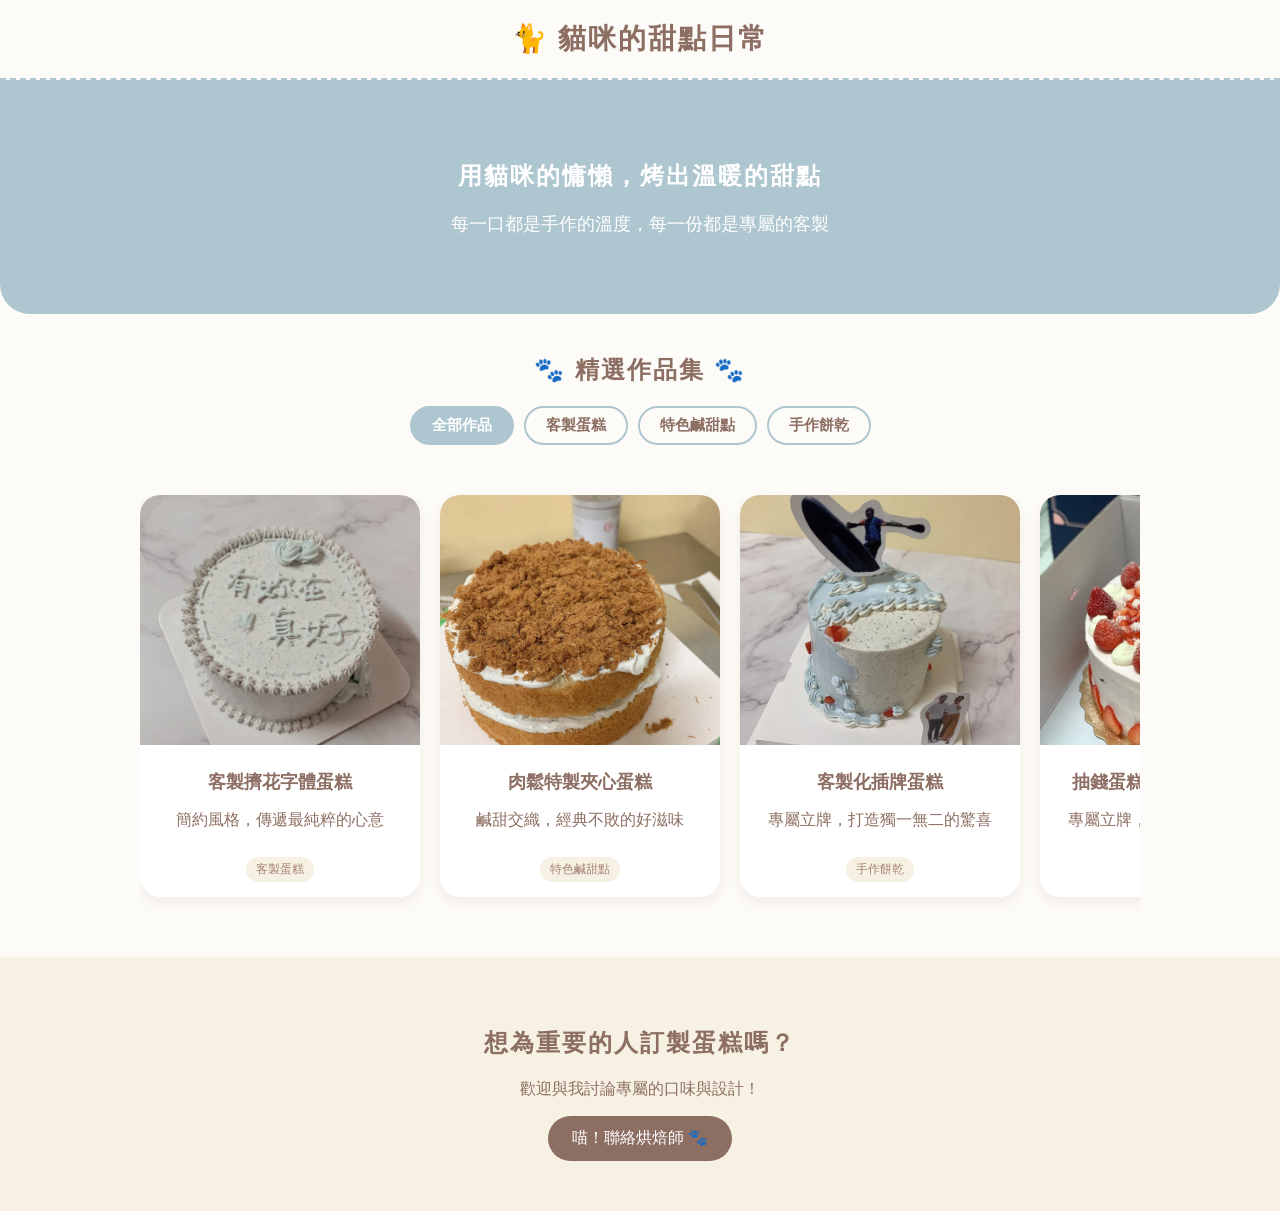
==== index.html @ cce05b4a "Add files via upload" ====
<!doctype html>
<html lang="zh-TW">
  <head>
    <meta charset="UTF-8" />
    <meta name="viewport" content="width=device-width, initial-scale=1.0" />
    <title>貓咪的甜點日常 | 個人烘焙作品集</title>
    <link rel="stylesheet" href="style.css" />
  </head>
  <body>
    <header>
      <h1>🐈 貓咪的甜點日常</h1>
    </header>

    <section class="hero">
      <h2>用貓咪的慵懶，烤出溫暖的甜點</h2>
      <p>每一口都是手作的溫度，每一份都是專屬的客製</p>
    </section>

    <section class="gallery-section">
        <h2>精選作品集</h2>

        <div class="scroll-hint-mobile">🐾 左右滑動查看更多分類 🐾</div>
        
        <div class="filter-buttons">
            <button class="filter-btn active" data-filter="all">全部作品</button>
            <button class="filter-btn" data-filter="客製蛋糕">客製蛋糕</button>
            <button class="filter-btn" data-filter="特色鹹甜點">特色鹹甜點</button>
            <button class="filter-btn" data-filter="手作餅乾">手作餅乾</button> </div>
        
        <div class="item-group" id="portfolio-container">
            </div>
    </section>

    <section class="contact">
        <h2>想為重要的人訂製蛋糕嗎？</h2>
        <p>歡迎與我討論專屬的口味與設計！</p>
        <button onclick="meowAlert()">喵！聯絡烘焙師 🐾</button>
    </section>

    <script>
        function meowAlert() {
            alert("喵！聯絡表單準備中，請稍候！🐾");
        }

        document.addEventListener('DOMContentLoaded', () => {
            const container = document.getElementById('portfolio-container');
            const filterBtns = document.querySelectorAll('.filter-btn');
            let allCakes = []; // 用來儲存從 JSON 抓下來的所有蛋糕資料

            // 1. 讀取 JSON 資料
            fetch('portfolio.json')
                .then(response => response.json())
                .then(data => {
                    allCakes = data; // 把資料存起來
                    renderCakes(allCakes); // 預設渲染全部作品
                })
                .catch(error => {
                    console.error('JSON 載入失敗:', error);
                    container.innerHTML = '<p style="text-align: center;">糟糕！🐾 貓咪把作品集弄丟了。</p>';
                });

            // 2. 負責把蛋糕資料畫到畫面上的函數
            function renderCakes(cakesToRender) {
                container.innerHTML = ''; // 先清空畫面
                
                if (cakesToRender.length === 0) {
                    container.innerHTML = '<p style="text-align: center; width: 100%;">這個分類目前還沒有作品被烤出來唷 🐾</p>';
                    return;
                }

                cakesToRender.forEach(item => {
                    const itemHTML = `
                        <div class="item" onclick="window.location.href='detail.html?id=${item.id}'" style="cursor: pointer;">
                            <img class="item-img" src="${item.image}" alt="${item.title}">
                            <div class="item-info">
                                <h3>${item.title}</h3>
                                <p>${item.excerpt}</p>
                                <span class="mini-tag">${item.category}</span>
                            </div>
                        </div>
                    `;
                    container.insertAdjacentHTML('beforeend', itemHTML);
                });
            }

            // 3. 處理分類按鈕點擊事件
            filterBtns.forEach(btn => {
                btn.addEventListener('click', function() {
                    // 移除所有按鈕的 active 狀態
                    filterBtns.forEach(b => b.classList.remove('active'));
                    // 給被點擊的按鈕加上 active 狀態
                    this.classList.add('active');

                    // 取得被點擊按鈕的過濾條件
                    const filterValue = this.getAttribute('data-filter');

                    if (filterValue === 'all') {
                        renderCakes(allCakes); // 顯示全部
                    } else {
                        // 利用陣列的 filter 功能，只抓出符合 category 的蛋糕
                        const filteredCakes = allCakes.filter(cake => cake.category === filterValue);
                        renderCakes(filteredCakes);
                    }
                });
            });
        });
    </script>
  </body>
</html>
---- style.css ----
/* style.css */

/* 視覺風格與色彩計畫 */
:root {
    --bg-color: #FDFBF7;
    /* 奶油白 */
    --accent-blue: #AEC6CF;
    /* 粉霧藍 */
    --text-brown: #8D6E63;
    /* 咖啡棕 */
    --card-bg: #FFFFFF;
}

/* 基礎設定與貓掌游標 */
body {
    margin: 0;
    padding: 0;
    font-family: 'Nunito', 'Microsoft JhengHei', sans-serif;
    background-color: var(--bg-color);
    color: var(--text-brown);
    cursor: url('data:image/svg+xml;utf8,<svg xmlns="http://www.w3.org/2000/svg" width="24" height="24" viewBox="0 0 24 24"><path fill="%238D6E63" d="M12 2c-1.1 0-2 .9-2 2s.9 2 2 2 2-.9 2-2-.9-2-2-2zm-5 4c-1.1 0-2 .9-2 2s.9 2 2 2 2-.9 2-2-.9-2-2-2zm10 0c-1.1 0-2 .9-2 2s.9 2 2 2 2-.9 2-2-.9-2-2-2zm-5 4c-3.3 0-6 2.7-6 6v4h12v-4c0-3.3-2.7-6-6-6z"/></svg>') 12 12, auto;
}

h1,
h2 {
    text-align: center;
    letter-spacing: 2px;
}

/* 導覽列 */
header {
    background-color: var(--bg-color);
    padding: 20px;
    text-align: center;
    border-bottom: 2px dashed var(--accent-blue);
}

header h1 {
    margin: 0;
    font-size: 28px;
}

/* 首頁橫幅 */
.hero {
    padding: 60px 20px;
    text-align: center;
    background-color: var(--accent-blue);
    color: white;
    border-radius: 0 0 30px 30px;
    margin-bottom: 40px;
}

.hero p {
    font-size: 18px;
}

/* 作品集展示區塊 (橫式滑動) */
.gallery-section {
    max-width: 1000px;
    margin: 0 auto;
    padding: 0 20px;
}

.gallery-section h2::before,
.gallery-section h2::after {
    content: " 🐾 ";
}

/* 橫式捲軸的關鍵 CSS */
.item-group {
    display: flex;
    overflow-x: auto;
    gap: 20px;
    padding: 20px 0;
    scroll-snap-type: x mandatory;
}

.item-group::-webkit-scrollbar {
    height: 8px;
}

.item-group::-webkit-scrollbar-thumb {
    background-color: var(--accent-blue);
    border-radius: 10px;
}

.item {
    flex: 0 0 auto;
    width: 280px;
    scroll-snap-align: center;
    background-color: var(--card-bg);
    border-radius: 20px;
    overflow: hidden;
    box-shadow: 0 6px 12px rgba(141, 110, 99, 0.1);
    transition: transform 0.3s ease;
}

.item:hover {
    transform: translateY(-5px);
}

/* 圖片佔位區塊 */
.item-img {
    width: 100%;
    height: 250px;
    background-color: #E0E0E0;
    object-fit: cover;
    display: block;
}

.item-info {
    padding: 15px;
    text-align: center;
}

.item-info h3 {
    margin: 10px 0;
    font-size: 18px;
    color: var(--text-brown);
}

/* =========================================
   作品集分類按鈕 (膠囊樣式)
========================================= */
.filter-buttons {
    display: flex;
    justify-content: center;
    flex-wrap: wrap;
    gap: 10px;
    margin-bottom: 30px;
}

.filter-btn {
    background-color: transparent;
    color: var(--text-brown);
    border: 2px solid var(--accent-blue);
    padding: 8px 20px;
    font-size: 15px;
    border-radius: 30px;
    /* 膠囊形狀 */
    cursor: pointer;
    transition: all 0.3s ease;
    font-weight: bold;
}

/* 按鈕懸停或被選中 (active) 時的樣式 */
.filter-btn:hover,
.filter-btn.active {
    background-color: var(--accent-blue);
    color: white;
}

/* 卡片上的小小分類標籤 */
.mini-tag {
    display: inline-block;
    background-color: #f7f1e3;
    color: #a48275;
    font-size: 12px;
    padding: 4px 10px;
    border-radius: 15px;
    margin-top: 10px;
}
/* 聯絡區塊 */
.contact {
    text-align: center;
    padding: 50px 20px;
    margin-top: 40px;
    background-color: #f7f1e3;
}

button {
    background-color: var(--text-brown);
    color: white;
    border: none;
    padding: 12px 24px;
    font-size: 16px;
    border-radius: 30px;
    cursor: pointer;
    transition: background-color 0.3s;
}

button:hover {
    background-color: var(--accent-blue);
}

/* =========================================
   以下為 內頁 (detail.html) 專用樣式
========================================= */

.detail-container {
    max-width: 900px;
    margin: 40px auto;
    padding: 0 20px;
}

/* 麵包屑導覽 (回首頁的連結) */
.breadcrumb {
    margin-bottom: 20px;
    color: var(--text-brown);
    font-size: 15px;
}

.breadcrumb a {
    color: var(--accent-blue);
    text-decoration: none;
    font-weight: bold;
}

.breadcrumb a:hover {
    text-decoration: underline;
}

/* 內頁主要圖文卡片 */
.detail-card {
    background-color: var(--card-bg);
    border-radius: 20px;
    box-shadow: 0 10px 20px rgba(141, 110, 99, 0.08);
    overflow: hidden;
    display: flex;
    flex-wrap: wrap;
    /* 讓手機版能自動折行 */
}

/* 圖片區塊 */
.detail-img-box {
    flex: 1 1 400px;
    /* 彈性調整寬度 */
}

/* =========================================
   圖片放大提示標籤
========================================= */

/* 確保原本的圖片區塊是相對定位，這樣標籤才能貼著它 */
.detail-img-box {
    flex: 1 1 400px;
    position: relative;
    /* 確保加上這行 */
}

/* 提示標籤的外觀與絕對定位 */
.zoom-hint {
    position: absolute;
    bottom: 15px;
    /* 距離底部 15px */
    right: 15px;
    /* 距離右側 15px */
    background-color: rgba(141, 110, 99, 0.85);
    /* 咖啡棕色半透明背景 */
    color: white;
    padding: 6px 12px;
    border-radius: 20px;
    /* 圓角膠囊狀 */
    font-size: 13px;
    letter-spacing: 1px;
    pointer-events: none;
    /* 💡 這是魔法：讓滑鼠點擊能穿透文字，直接點到後方的圖片 */
    box-shadow: 0 2px 6px rgba(0, 0, 0, 0.15);
    opacity: 0.7;
    /* 預設稍微透明 */
    transition: opacity 0.3s ease;
}

/* 當滑鼠移到圖片區塊時，標籤變清晰 */
.detail-img-box:hover .zoom-hint {
    opacity: 1;
}

.detail-img-box img {
    width: 100%;
    height: 100%;
    object-fit: cover;
    display: block;
}

/* 文字介紹區塊 */
.detail-text {
    flex: 1 1 400px;
    padding: 40px;
    display: flex;
    flex-direction: column;
}

.detail-text h2 {
    text-align: left;
    margin-top: 0;
    color: var(--text-brown);
}

.detail-meta {
    font-size: 14px;
    color: #999;
    margin-bottom: 20px;
}

.detail-text hr {
    border: none;
    border-top: 2px dashed var(--accent-blue);
    margin: 20px 0;
    width: 100%;
}

.detail-desc {
    line-height: 1.8;
    margin-bottom: 30px;
    font-size: 16px;
    flex-grow: 1;
    /* 把按鈕往下擠 */
}

/* 內頁按鈕 */
.back-btn {
    align-self: flex-start;
    background-color: var(--bg-color);
    color: var(--text-brown);
    border: 2px solid var(--text-brown);
}

.back-btn:hover {
    background-color: var(--text-brown);
    color: white;
}

/* =========================================
   圖片放大燈箱 (Lightbox) 樣式
========================================= */

/* 燈箱背景：預設隱藏，覆蓋全螢幕，半透明黑底 */
.lightbox {
    display: none;
    position: fixed;
    z-index: 9999;
    padding-top: 50px;
    left: 0;
    top: 0;
    width: 100%;
    height: 100%;
    background-color: rgba(0, 0, 0, 0.85);
    /* 半透明黑底 */
    backdrop-filter: blur(5px);
    /* 背景模糊效果 */
}

/* 當加上 show 類別時才顯示，並帶有淡入動畫 */
.lightbox.show {
    display: flex;
    justify-content: center;
    align-items: center;
    animation: fadeIn 0.3s ease;
}

/* 燈箱內的圖片：限制最大尺寸，避免超出螢幕 */
.lightbox-content {
    margin: auto;
    display: block;
    max-width: 90%;
    max-height: 85vh;
    /* 最高不超過視窗高度的 85% */
    border-radius: 10px;
    box-shadow: 0 4px 15px rgba(0, 0, 0, 0.5);
    transform: scale(0.9);
    animation: zoomIn 0.3s ease forwards;
    /* 圖片微放大的動畫 */
}

/* 關閉按鈕 (X) */
.lightbox-close {
    position: absolute;
    top: 20px;
    right: 35px;
    color: #f1f1f1;
    font-size: 40px;
    font-weight: bold;
    cursor: pointer;
    transition: 0.3s;
    z-index: 10000;
}

.lightbox-close:hover,
.lightbox-close:focus {
    color: var(--accent-blue);
    text-decoration: none;
    transform: scale(1.1);
}

/* 淡入與縮放動畫設定 */
@keyframes fadeIn {
    from {
        opacity: 0;
    }

    to {
        opacity: 1;
    }
}

@keyframes zoomIn {
    from {
        transform: scale(0.9);
    }

    to {
        transform: scale(1);
    }
}

/* 手機版微調：讓關閉按鈕好點一點 */
@media only screen and (max-width: 700px) {
    .lightbox-close {
        top: 10px;
        right: 20px;
    }
}

/* =========================================
   手機版優化 (RWD) - 最大寬度 600px 以下生效
========================================= */

/* 先設定：在電腦大螢幕上，把提示文字隱藏起來 */
.scroll-hint-mobile {
    display: none;
}

/* 下面大括號裡的規則，只有手機螢幕才看得到 */
@media only screen and (max-width: 600px) {

    /* 1. 顯示貓掌提示文字，並加上微微閃爍的動畫 */
    .scroll-hint-mobile {
        display: block;
        text-align: center;
        font-size: 13px;
        color: var(--accent-blue);
        margin-bottom: 10px;
        letter-spacing: 1px;
        animation: pulseText 2s infinite;
    }

    /* 定義閃爍動畫 */
    @keyframes pulseText {
        0% {
            opacity: 0.5;
        }

        50% {
            opacity: 1;
        }

        100% {
            opacity: 0.5;
        }
    }

    /* 2. 讓分類按鈕變成可以左右滑動 */
    .filter-buttons {
        justify-content: flex-start;
        /* 讓按鈕靠左對齊 */
        flex-wrap: nowrap;
        /* 強制不折行 */
        overflow-x: auto;
        /* 超出範圍時產生橫向滑動 */
        padding: 0 10px 10px 10px;
        -webkit-overflow-scrolling: touch;
    }

    /* 在最後一個按鈕右邊強制撐開 10px，避免滑到底時死貼著螢幕 */
    .filter-buttons::after {
        content: '';
        flex: 0 0 10px;
    }

    /* 3. 隱藏醜醜的系統預設捲軸 */
    .filter-buttons::-webkit-scrollbar {
        display: none;
    }

    /* 4. 微調按鈕大小，避免變形 */
    .filter-btn {
        flex: 0 0 auto;
        /* 保護按鈕不被壓縮 */
        font-size: 14px;
        padding: 6px 16px;
    }
}
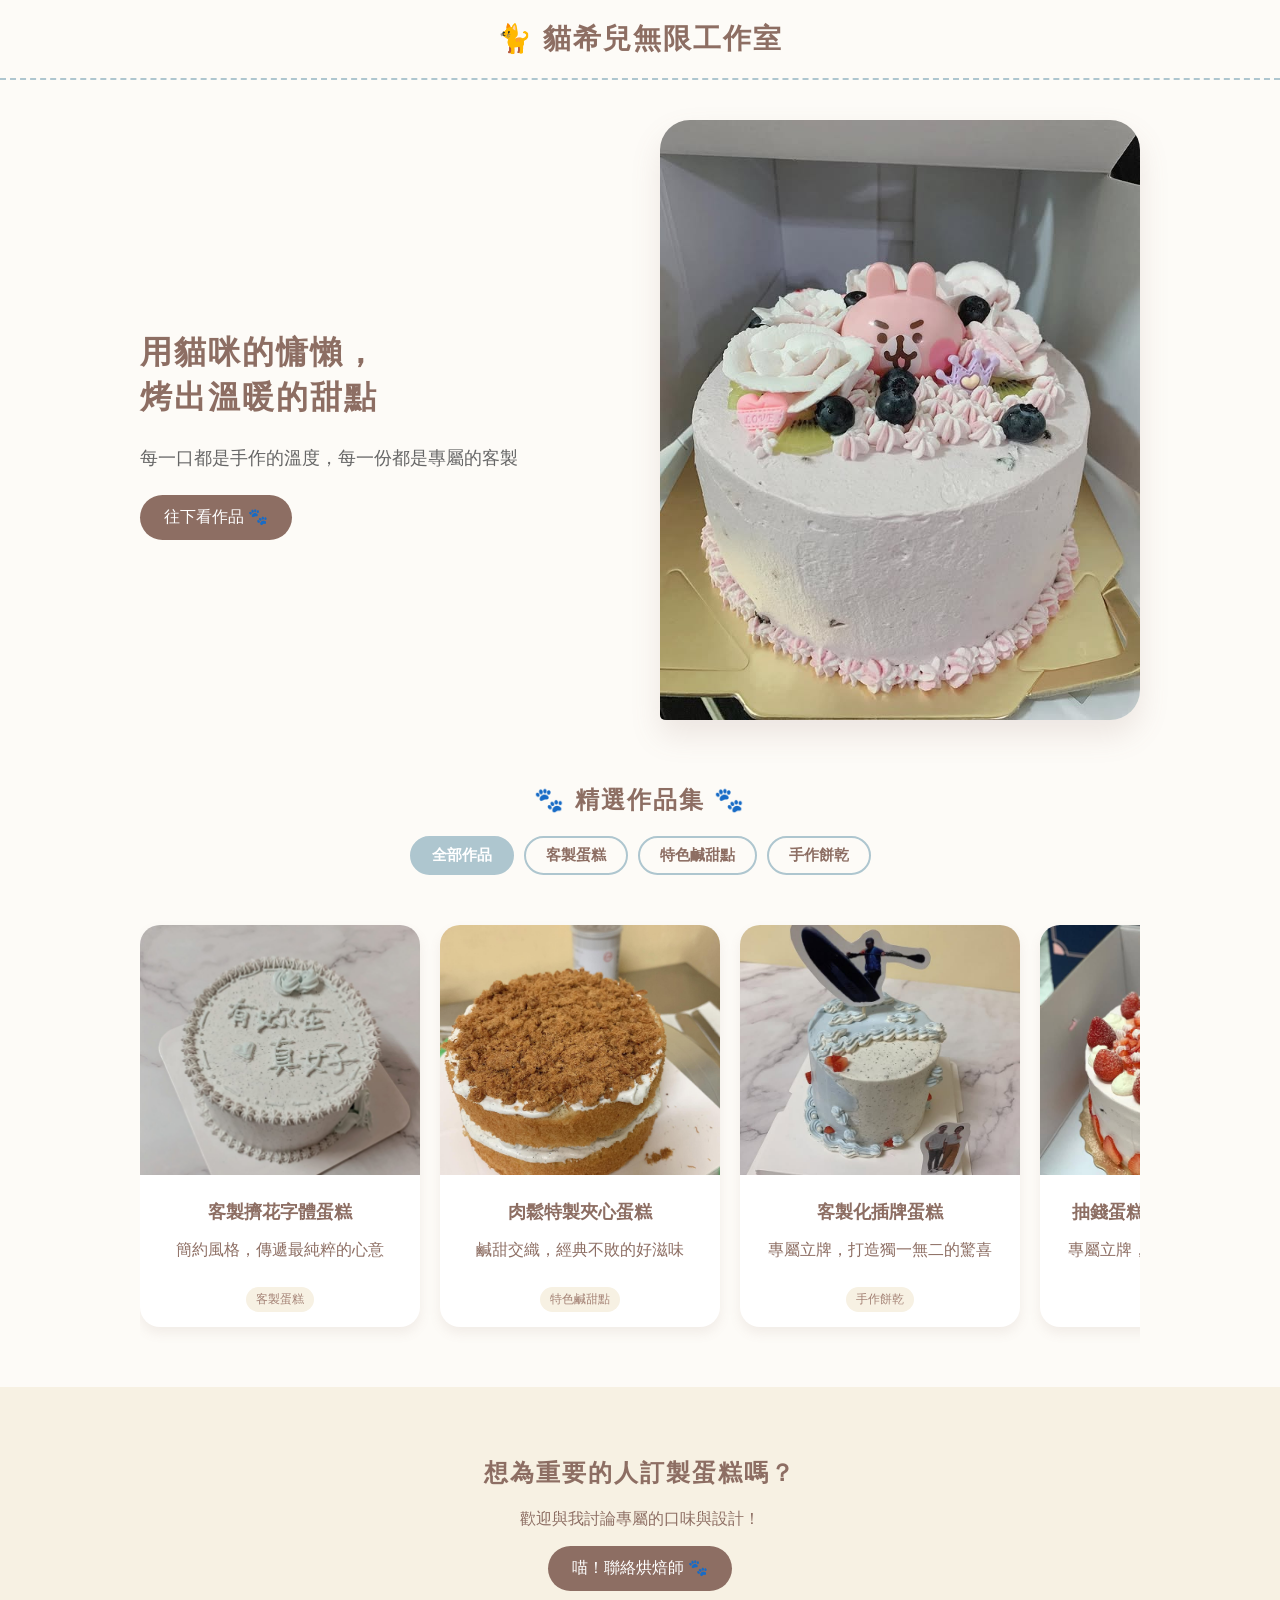
==== commit cbee90e6: "Add files via upload" ====
--- a/index.html
+++ b/index.html
@@ -3,17 +3,23 @@
   <head>
     <meta charset="UTF-8" />
     <meta name="viewport" content="width=device-width, initial-scale=1.0" />
-    <title>貓咪的甜點日常 | 個人烘焙作品集</title>
+    <title>貓希兒無限工作室 | 個人烘焙作品集</title>
     <link rel="stylesheet" href="style.css" />
   </head>
   <body>
     <header>
-      <h1>🐈 貓咪的甜點日常</h1>
+      <h1>🐈 貓希兒無限工作室</h1>
     </header>
 
-    <section class="hero">
-      <h2>用貓咪的慵懶，烤出溫暖的甜點</h2>
-      <p>每一口都是手作的溫度，每一份都是專屬的客製</p>
+    <section class="hero-split-style">
+        <div class="hero-text">
+            <h2>用貓咪的慵懶，<br>烤出溫暖的甜點</h2>
+            <p>每一口都是手作的溫度，每一份都是專屬的客製</p>
+            <button onclick="document.querySelector('.gallery-section').scrollIntoView({behavior: 'smooth'})">往下看作品 🐾</button>
+        </div>
+        <div class="hero-image">
+            <img src="image/3971.jpg" alt="首頁主視覺">
+        </div>
     </section>
 
     <section class="gallery-section">
--- a/style.css
+++ b/style.css
@@ -480,4 +480,60 @@
         font-size: 14px;
         padding: 6px 16px;
     }
+}
+
+/* =========================================
+   方案二：左右圖文排版 Hero 區塊
+========================================= */
+.hero-split-style {
+    display: flex;
+    align-items: center;
+    justify-content: space-between;
+    max-width: 1000px;
+    margin: 40px auto 60px auto;
+    padding: 0 20px;
+    gap: 40px;
+}
+
+.hero-split-style .hero-text {
+    flex: 1;
+    text-align: left;
+}
+
+.hero-split-style h2 {
+    text-align: left;
+    font-size: 32px;
+    color: var(--text-brown);
+    line-height: 1.4;
+}
+
+.hero-split-style p {
+    font-size: 18px;
+    color: #666;
+    margin-bottom: 25px;
+}
+
+.hero-split-style .hero-image {
+    flex: 1;
+}
+
+.hero-split-style .hero-image img {
+    width: 100%;
+    border-radius: 30px 30px 30px 5px;
+    /* 特殊造型的圓角 */
+    box-shadow: 0 15px 30px rgba(141, 110, 99, 0.15);
+}
+
+/* 手機版：把左右排版改成上下排版 */
+@media only screen and (max-width: 768px) {
+    .hero-split-style {
+        flex-direction: column;
+        text-align: center;
+        margin-top: 20px;
+    }
+
+    .hero-split-style .hero-text,
+    .hero-split-style h2 {
+        text-align: center;
+    }
 }
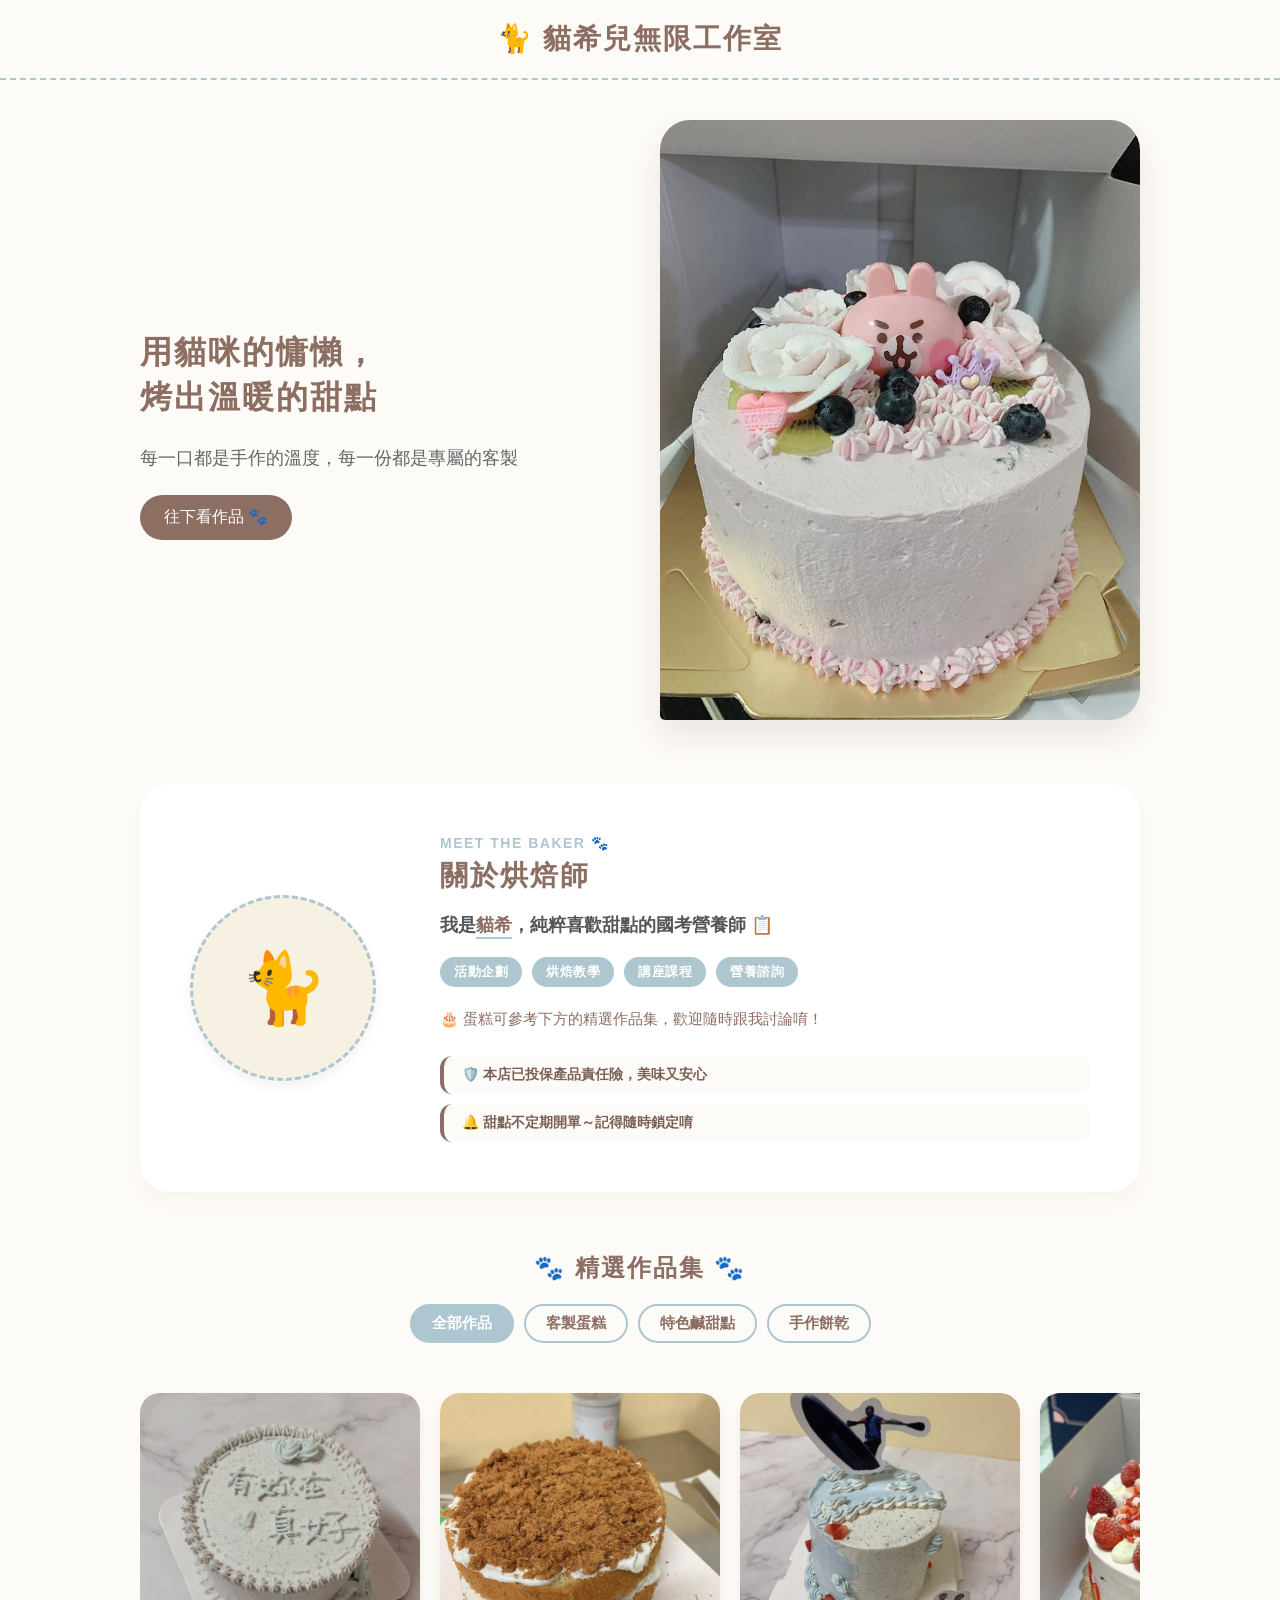
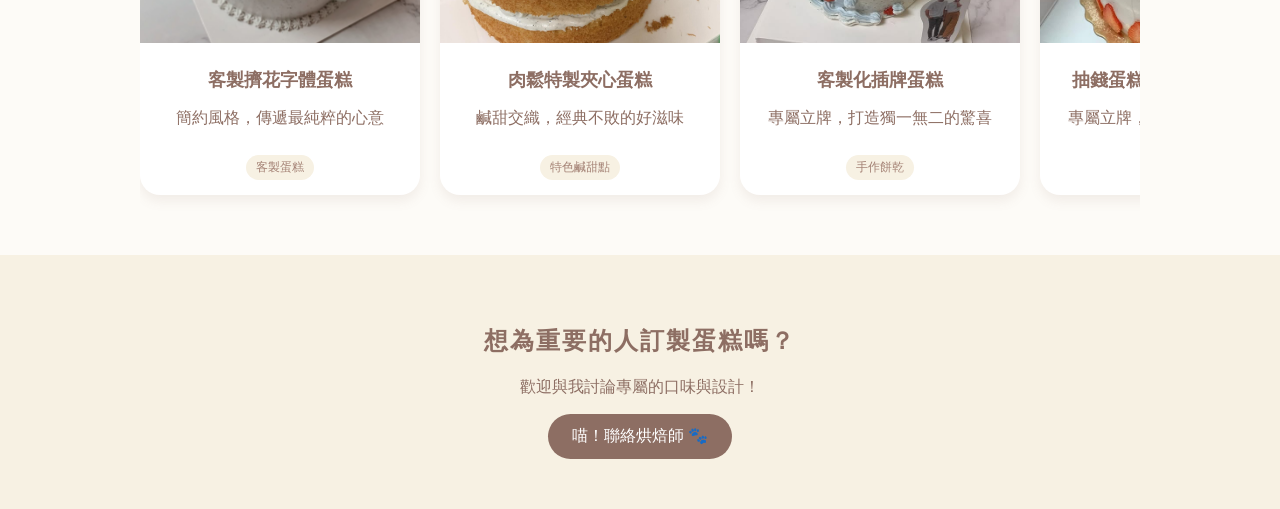
==== commit d7984ab0: "Add files via upload" ====
--- a/index.html
+++ b/index.html
@@ -21,7 +21,41 @@
             <img src="image/3971.jpg" alt="首頁主視覺">
         </div>
     </section>
+    
+    </section>
 
+    <section class="about-section">
+        <div class="about-container">
+            
+            <div class="about-avatar-box">
+                <div class="about-avatar-placeholder">🐈</div>
+            </div>
+            
+            <div class="about-text-box">
+                <span class="about-subtitle">Meet the Baker 🐾</span>
+                <h2>關於烘焙師</h2>
+                <h3 class="about-intro-title">我是<span>貓希</span>，純粹喜歡甜點的國考營養師 📋</h3>
+                
+                <div class="about-services">
+                    <span class="service-tag">活動企劃</span>
+                    <span class="service-tag">烘焙教學</span>
+                    <span class="service-tag">講座課程</span>
+                    <span class="service-tag">營養諮詢</span>
+                </div>
+                
+                <p class="about-cta-text">🎂 蛋糕可參考下方的精選作品集，歡迎隨時跟我討論唷！</p>
+                
+                <div class="about-trust-badges">
+                    <div class="badge-item">🛡️ 本店已投保產品責任險，美味又安心</div>
+                    <div class="badge-item">🔔 甜點不定期開單～記得隨時鎖定唷</div>
+                </div>
+            </div>
+
+        </div>
+    </section>
+
+    
+    
     <section class="gallery-section">
         <h2>精選作品集</h2>
 
--- a/style.css
+++ b/style.css
@@ -1,6 +1,8 @@
 /* style.css */
 
-/* 視覺風格與色彩計畫 */
+/* =========================================
+   視覺風格與色彩計畫
+========================================= */
 :root {
     --bg-color: #FDFBF7;
     /* 奶油白 */
@@ -40,21 +42,165 @@
     font-size: 28px;
 }
 
-/* 首頁橫幅 */
-.hero {
-    padding: 60px 20px;
-    text-align: center;
+/* =========================================
+   方案二：左右圖文排版 Hero 區塊
+========================================= */
+.hero-split-style {
+    display: flex;
+    align-items: center;
+    justify-content: space-between;
+    max-width: 1000px;
+    margin: 40px auto 60px auto;
+    padding: 0 20px;
+    gap: 40px;
+}
+
+.hero-split-style .hero-text {
+    flex: 1;
+    text-align: left;
+}
+
+.hero-split-style h2 {
+    text-align: left;
+    font-size: 32px;
+    color: var(--text-brown);
+    line-height: 1.4;
+}
+
+.hero-split-style p {
+    font-size: 18px;
+    color: #666;
+    margin-bottom: 25px;
+}
+
+.hero-split-style .hero-image {
+    flex: 1;
+}
+
+.hero-split-style .hero-image img {
+    width: 100%;
+    border-radius: 30px 30px 30px 5px;
+    /* 特殊造型的圓角 */
+    box-shadow: 0 15px 30px rgba(141, 110, 99, 0.15);
+}
+
+/* =========================================
+   關於烘焙師 (About Section) 樣式
+========================================= */
+.about-section {
+    max-width: 1000px;
+    margin: 60px auto;
+    padding: 0 20px;
+}
+
+.about-container {
+    background-color: var(--card-bg);
+    border-radius: 30px;
+    box-shadow: 0 10px 20px rgba(141, 110, 99, 0.04);
+    display: flex;
+    align-items: center;
+    padding: 50px;
+    gap: 50px;
+}
+
+/* 左側頭貼設計 */
+.about-avatar-box {
+    flex: 0 0 200px;
+}
+
+.about-avatar-placeholder {
+    width: 180px;
+    height: 180px;
+    background-color: #f7f1e3;
+    border: 3px dashed var(--accent-blue);
+    border-radius: 50%;
+    /* 圓形大頭貼 */
+    display: flex;
+    justify-content: center;
+    align-items: center;
+    font-size: 70px;
+    box-shadow: 0 6px 12px rgba(0, 0, 0, 0.05);
+}
+
+/* 右側文字與標題 */
+.about-text-box {
+    flex: 1;
+}
+
+.about-subtitle {
+    color: var(--accent-blue);
+    font-size: 14px;
+    font-weight: bold;
+    text-transform: uppercase;
+    letter-spacing: 1.5px;
+}
+
+.about-text-box h2 {
+    text-align: left;
+    margin: 5px 0 15px 0;
+    color: var(--text-brown);
+    font-size: 28px;
+}
+
+.about-intro-title {
+    font-size: 18px;
+    color: #555;
+    margin-bottom: 20px;
+}
+
+.about-intro-title span {
+    color: var(--text-brown);
+    font-weight: bold;
+    border-bottom: 2px solid var(--accent-blue);
+    padding-bottom: 2px;
+}
+
+/* 專業項目膠囊標籤 */
+.about-services {
+    display: flex;
+    flex-wrap: wrap;
+    gap: 10px;
+    margin-bottom: 20px;
+}
+
+.service-tag {
     background-color: var(--accent-blue);
     color: white;
-    border-radius: 0 0 30px 30px;
-    margin-bottom: 40px;
-}
-
-.hero p {
-    font-size: 18px;
-}
-
-/* 作品集展示區塊 (橫式滑動) */
+    font-size: 13px;
+    padding: 6px 14px;
+    border-radius: 20px;
+    font-weight: bold;
+    letter-spacing: 0.5px;
+}
+
+.about-cta-text {
+    font-size: 15px;
+    color: var(--text-brown);
+    line-height: 1.6;
+    margin-bottom: 25px;
+}
+
+/* 安心承諾與通知小卡 */
+.about-trust-badges {
+    display: flex;
+    flex-direction: column;
+    gap: 10px;
+}
+
+.badge-item {
+    background-color: var(--bg-color);
+    color: #7c6055;
+    padding: 10px 18px;
+    border-radius: 12px;
+    font-size: 14px;
+    border-left: 4px solid var(--text-brown);
+    /* 左側棕色裝飾條 */
+    font-weight: bold;
+}
+
+/* =========================================
+   作品集展示區塊 (橫式滑動)
+========================================= */
 .gallery-section {
     max-width: 1000px;
     margin: 0 auto;
@@ -160,6 +306,7 @@
     border-radius: 15px;
     margin-top: 10px;
 }
+
 /* 聯絡區塊 */
 .contact {
     text-align: center;
@@ -186,7 +333,6 @@
 /* =========================================
    以下為 內頁 (detail.html) 專用樣式
 ========================================= */
-
 .detail-container {
     max-width: 900px;
     margin: 40px auto;
@@ -221,30 +367,17 @@
     /* 讓手機版能自動折行 */
 }
 
-/* 圖片區塊 */
-.detail-img-box {
-    flex: 1 1 400px;
-    /* 彈性調整寬度 */
-}
-
-/* =========================================
-   圖片放大提示標籤
-========================================= */
-
 /* 確保原本的圖片區塊是相對定位，這樣標籤才能貼著它 */
 .detail-img-box {
     flex: 1 1 400px;
     position: relative;
-    /* 確保加上這行 */
 }
 
 /* 提示標籤的外觀與絕對定位 */
 .zoom-hint {
     position: absolute;
     bottom: 15px;
-    /* 距離底部 15px */
     right: 15px;
-    /* 距離右側 15px */
     background-color: rgba(141, 110, 99, 0.85);
     /* 咖啡棕色半透明背景 */
     color: white;
@@ -254,7 +387,7 @@
     font-size: 13px;
     letter-spacing: 1px;
     pointer-events: none;
-    /* 💡 這是魔法：讓滑鼠點擊能穿透文字，直接點到後方的圖片 */
+    /* 讓滑鼠點擊能穿透文字，直接點到後方的圖片 */
     box-shadow: 0 2px 6px rgba(0, 0, 0, 0.15);
     opacity: 0.7;
     /* 預設稍微透明 */
@@ -324,8 +457,6 @@
 /* =========================================
    圖片放大燈箱 (Lightbox) 樣式
 ========================================= */
-
-/* 燈箱背景：預設隱藏，覆蓋全螢幕，半透明黑底 */
 .lightbox {
     display: none;
     position: fixed;
@@ -341,7 +472,6 @@
     /* 背景模糊效果 */
 }
 
-/* 當加上 show 類別時才顯示，並帶有淡入動畫 */
 .lightbox.show {
     display: flex;
     justify-content: center;
@@ -349,7 +479,6 @@
     animation: fadeIn 0.3s ease;
 }
 
-/* 燈箱內的圖片：限制最大尺寸，避免超出螢幕 */
 .lightbox-content {
     margin: auto;
     display: block;
@@ -363,7 +492,6 @@
     /* 圖片微放大的動畫 */
 }
 
-/* 關閉按鈕 (X) */
 .lightbox-close {
     position: absolute;
     top: 20px;
@@ -383,7 +511,6 @@
     transform: scale(1.1);
 }
 
-/* 淡入與縮放動畫設定 */
 @keyframes fadeIn {
     from {
         opacity: 0;
@@ -404,7 +531,61 @@
     }
 }
 
-/* 手機版微調：讓關閉按鈕好點一點 */
+
+/* ==================================================================
+   手機與平板電腦優化區塊 (RWD) 
+   所有響應式排版邏輯皆集中於此，依照螢幕寬度自動切換
+================================================================== */
+
+/* 先設定：在電腦大螢幕上，把提示文字隱藏起來 */
+.scroll-hint-mobile {
+    display: none;
+}
+
+/* 📱 階段一：當螢幕寬度小於 768px 生效（主要微調 Hero 與 關於我 區塊） */
+@media only screen and (max-width: 768px) {
+
+    /* 方案二：左右圖文排版 Hero 轉為上下排版 */
+    .hero-split-style {
+        flex-direction: column;
+        text-align: center;
+        margin-top: 20px;
+        gap: 20px;
+    }
+
+    .hero-split-style .hero-text,
+    .hero-split-style h2 {
+        text-align: center;
+    }
+
+    /* 關於烘焙師區塊轉為上下直式排版 */
+    .about-container {
+        flex-direction: column;
+        padding: 30px 20px;
+        gap: 25px;
+        text-align: center;
+    }
+
+    .about-text-box h2 {
+        text-align: center;
+    }
+
+    .about-services {
+        justify-content: center;
+        /* 專業服務標籤在手機版置中 */
+    }
+
+    .about-avatar-box {
+        flex: 0 0 auto;
+    }
+
+    .badge-item {
+        text-align: left;
+        /* 保持通知條文字靠左，維持良好閱讀感 */
+    }
+}
+
+/* 📱 階段二：當螢幕寬度小於 700px / 600px 生效（微調燈箱與作品集滑動區塊） */
 @media only screen and (max-width: 700px) {
     .lightbox-close {
         top: 10px;
@@ -412,19 +593,9 @@
     }
 }
 
-/* =========================================
-   手機版優化 (RWD) - 最大寬度 600px 以下生效
-========================================= */
-
-/* 先設定：在電腦大螢幕上，把提示文字隱藏起來 */
-.scroll-hint-mobile {
-    display: none;
-}
-
-/* 下面大括號裡的規則，只有手機螢幕才看得到 */
 @media only screen and (max-width: 600px) {
 
-    /* 1. 顯示貓掌提示文字，並加上微微閃爍的動畫 */
+    /* 1. 顯示貓掌滑動提示文字，並啟動閃爍動畫 */
     .scroll-hint-mobile {
         display: block;
         text-align: center;
@@ -435,7 +606,6 @@
         animation: pulseText 2s infinite;
     }
 
-    /* 定義閃爍動畫 */
     @keyframes pulseText {
         0% {
             opacity: 0.5;
@@ -450,90 +620,31 @@
         }
     }
 
-    /* 2. 讓分類按鈕變成可以左右滑動 */
+    /* 2. 強制作品集分類膠囊按鈕橫向滑動 */
     .filter-buttons {
         justify-content: flex-start;
-        /* 讓按鈕靠左對齊 */
         flex-wrap: nowrap;
-        /* 強制不折行 */
         overflow-x: auto;
-        /* 超出範圍時產生橫向滑動 */
         padding: 0 10px 10px 10px;
         -webkit-overflow-scrolling: touch;
     }
 
-    /* 在最後一個按鈕右邊強制撐開 10px，避免滑到底時死貼著螢幕 */
+    /* 右側留白，避免最後一個按鈕被螢幕邊緣切掉 */
     .filter-buttons::after {
         content: '';
         flex: 0 0 10px;
     }
 
-    /* 3. 隱藏醜醜的系統預設捲軸 */
+    /* 3. 隱藏系統預設的水平捲軸 */
     .filter-buttons::-webkit-scrollbar {
         display: none;
     }
 
-    /* 4. 微調按鈕大小，避免變形 */
+    /* 4. 微調手機版按鈕內距，保持精緻圓潤 */
     .filter-btn {
         flex: 0 0 auto;
-        /* 保護按鈕不被壓縮 */
+        /* 防止按鈕寬度被擠壓變形 */
         font-size: 14px;
         padding: 6px 16px;
     }
-}
-
-/* =========================================
-   方案二：左右圖文排版 Hero 區塊
-========================================= */
-.hero-split-style {
-    display: flex;
-    align-items: center;
-    justify-content: space-between;
-    max-width: 1000px;
-    margin: 40px auto 60px auto;
-    padding: 0 20px;
-    gap: 40px;
-}
-
-.hero-split-style .hero-text {
-    flex: 1;
-    text-align: left;
-}
-
-.hero-split-style h2 {
-    text-align: left;
-    font-size: 32px;
-    color: var(--text-brown);
-    line-height: 1.4;
-}
-
-.hero-split-style p {
-    font-size: 18px;
-    color: #666;
-    margin-bottom: 25px;
-}
-
-.hero-split-style .hero-image {
-    flex: 1;
-}
-
-.hero-split-style .hero-image img {
-    width: 100%;
-    border-radius: 30px 30px 30px 5px;
-    /* 特殊造型的圓角 */
-    box-shadow: 0 15px 30px rgba(141, 110, 99, 0.15);
-}
-
-/* 手機版：把左右排版改成上下排版 */
-@media only screen and (max-width: 768px) {
-    .hero-split-style {
-        flex-direction: column;
-        text-align: center;
-        margin-top: 20px;
-    }
-
-    .hero-split-style .hero-text,
-    .hero-split-style h2 {
-        text-align: center;
-    }
 }
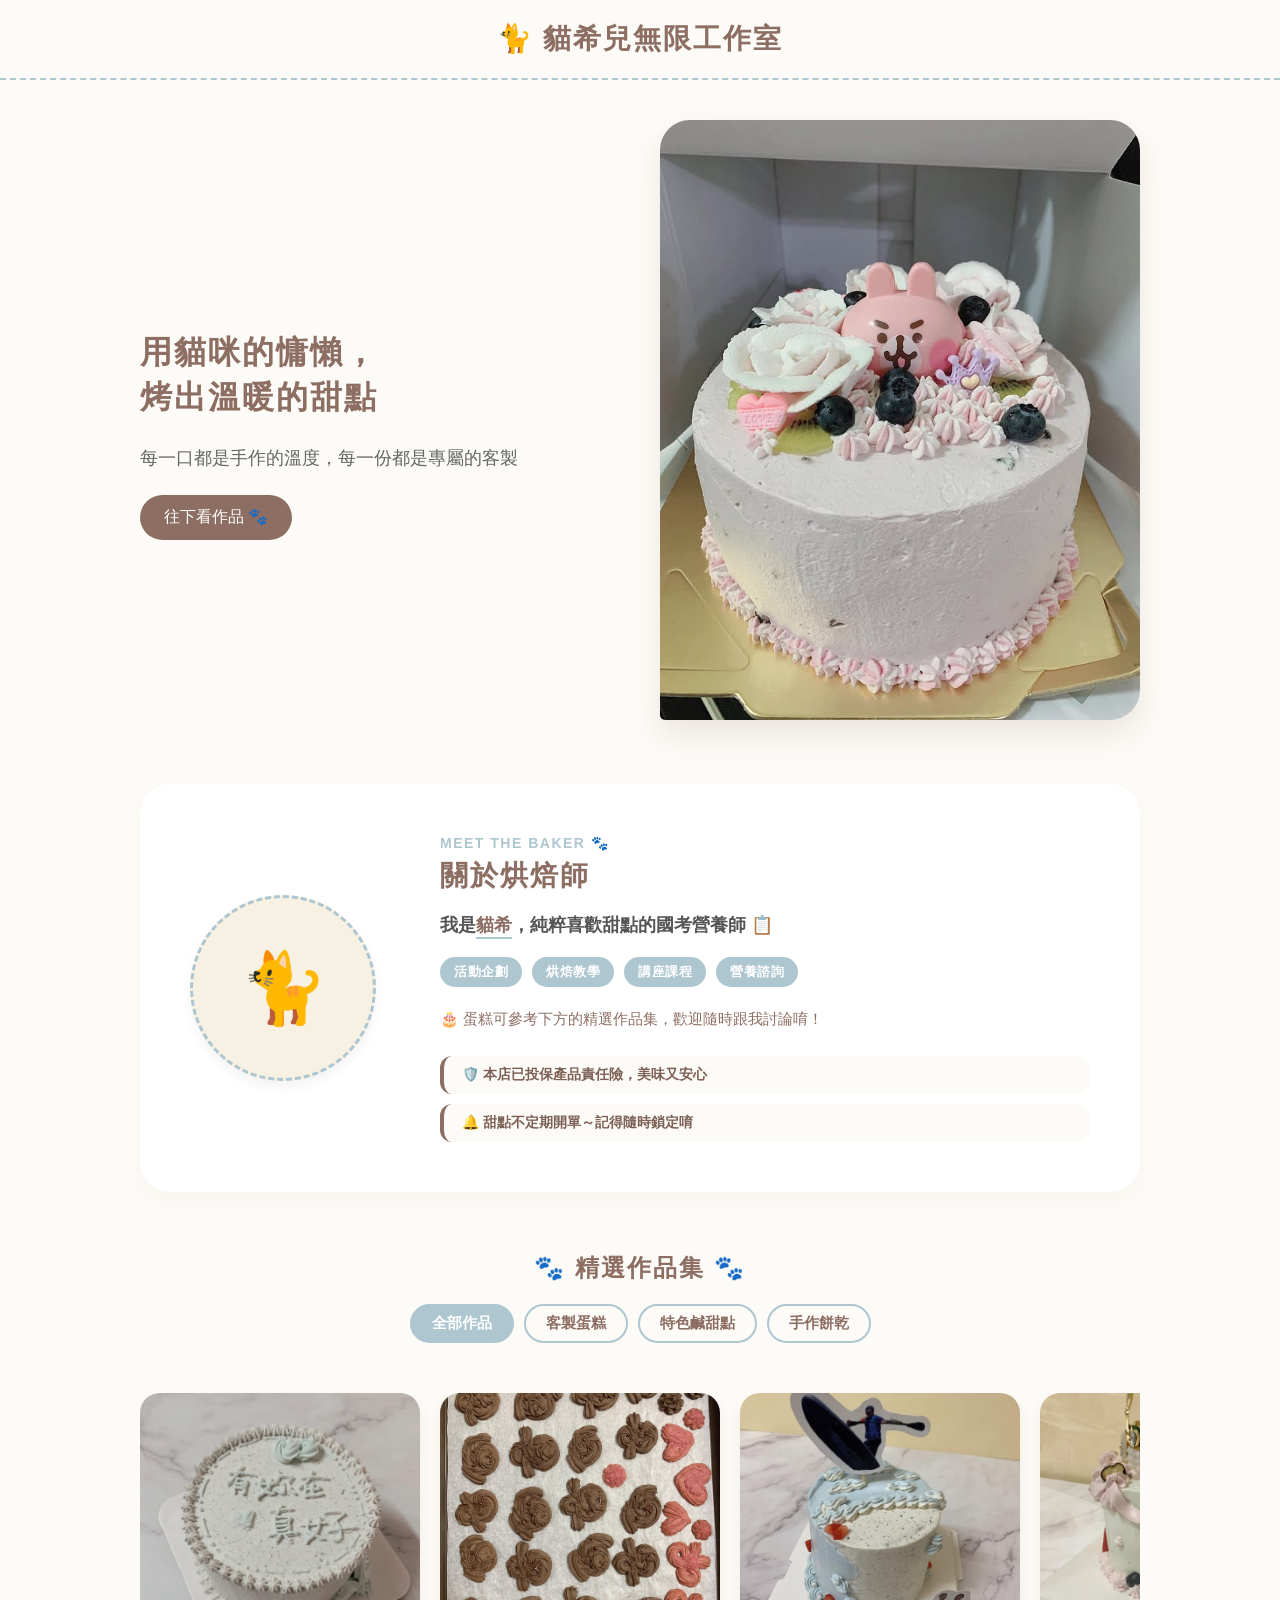
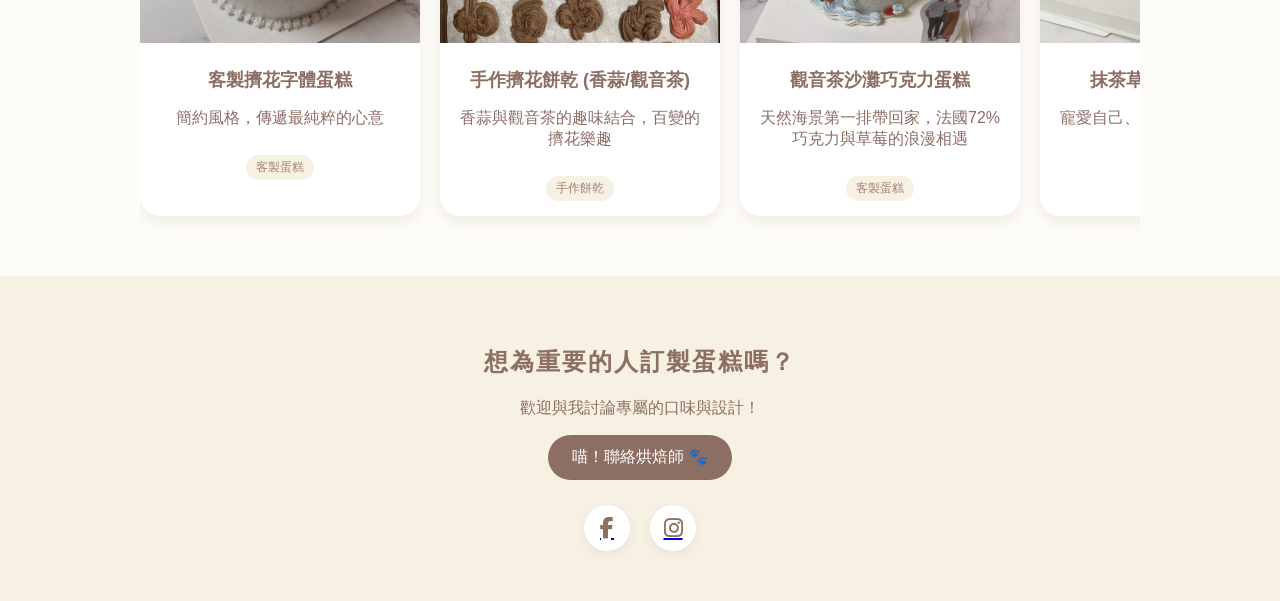
==== commit 29a7ab39: "Add files via upload" ====
--- a/index.html
+++ b/index.html
@@ -4,6 +4,8 @@
     <meta charset="UTF-8" />
     <meta name="viewport" content="width=device-width, initial-scale=1.0" />
     <title>貓希兒無限工作室 | 個人烘焙作品集</title>
+
+    <link rel="stylesheet" href="https://cdnjs.cloudflare.com/ajax/libs/font-awesome/6.5.1/css/all.min.css">
     <link rel="stylesheet" href="style.css" />
   </head>
   <body>
@@ -75,6 +77,17 @@
         <h2>想為重要的人訂製蛋糕嗎？</h2>
         <p>歡迎與我討論專屬的口味與設計！</p>
         <button onclick="meowAlert()">喵！聯絡烘焙師 🐾</button>
+
+        <div class="social-links">
+            <a href="這裡請換成你的FB專頁網址" target="_blank" class="social-icon fb" title="前往 Facebook 粉絲專頁">
+                <i class="fa-brands fa-facebook-f"></i>
+            </a>
+            <a href="這裡請換成你的IG個人頁網址" target="_blank" class="social-icon ig" title="前往 Instagram">
+                <i class="fa-brands fa-instagram"></i>
+            </a>
+        </div>
+
+        
     </section>
 
     <script>
--- a/style.css
+++ b/style.css
@@ -530,7 +530,85 @@
         transform: scale(1);
     }
 }
-
+/* =========================================
+   （保留上面的 .social-links 與 .social-icon 設定）
+   從這裡開始替換：改用 i 標籤來控制 Font Awesome 圖示
+========================================= */
+
+.social-icon i {
+    font-size: 22px; /* 字體圖示用 font-size 控制大小 */
+    color: var(--text-brown); /* 字體圖示用 color 控制顏色 */
+    transition: color 0.3s ease;
+}
+
+/* Facebook 懸停變藍底白字 */
+.social-icon.fb:hover {
+    background-color: #1877F2;
+}
+.social-icon.fb:hover i {
+    color: #FFFFFF;
+}
+
+/* Instagram 懸停變桃紅底白字 */
+.social-icon.ig:hover {
+    background-color: #E4405F;
+}
+.social-icon.ig:hover i {
+    color: #FFFFFF;
+}
+
+/* =========================================
+   聯絡區塊內的社群連結圖示
+========================================= */
+.social-links {
+    display: flex;
+    justify-content: center;
+    gap: 20px;
+    /* 兩個圖示之間的間距 */
+    margin-top: 25px;
+    /* 與上方按鈕保持距離 */
+}
+
+.social-icon {
+    display: flex;
+    justify-content: center;
+    align-items: center;
+    width: 46px;
+    height: 46px;
+    border-radius: 50%;
+    /* 圓形外框 */
+    background-color: var(--card-bg);
+    /* 預設白色底框 */
+    box-shadow: 0 4px 10px rgba(141, 110, 99, 0.1);
+    /* 淡淡的棕色系陰影 */
+    transition: all 0.3s ease;
+}
+
+.social-icon i {
+    font-size: 22px;
+    /* 字體圖示用 font-size 控制大小 */
+    color: var(--text-brown);
+    /* 字體圖示用 color 控制顏色 */
+    transition: color 0.3s ease;
+}
+
+/* Facebook 懸停變藍底白字 */
+.social-icon.fb:hover {
+    background-color: #1877F2;
+}
+
+.social-icon.fb:hover i {
+    color: #FFFFFF;
+}
+
+/* Instagram 懸停變桃紅底白字 */
+.social-icon.ig:hover {
+    background-color: #E4405F;
+}
+
+.social-icon.ig:hover i {
+    color: #FFFFFF;
+}
 
 /* ==================================================================
    手機與平板電腦優化區塊 (RWD) 
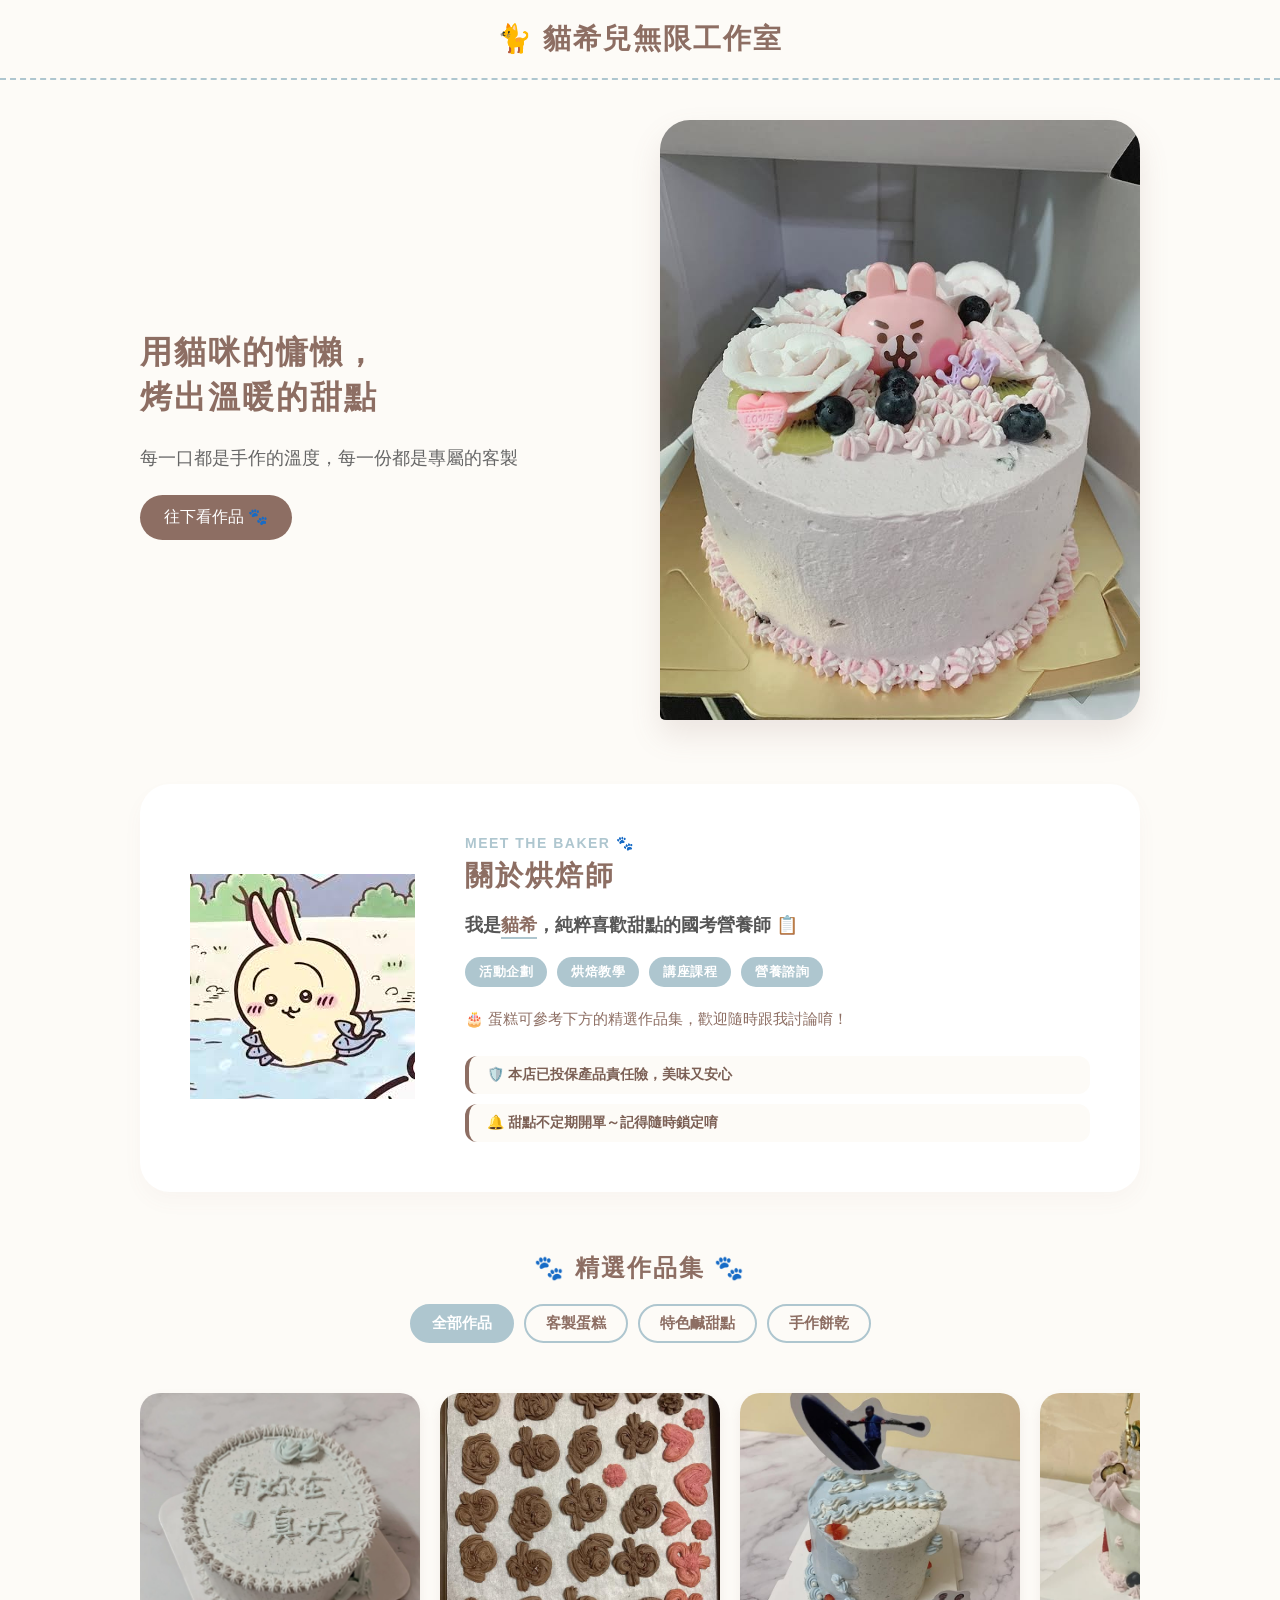
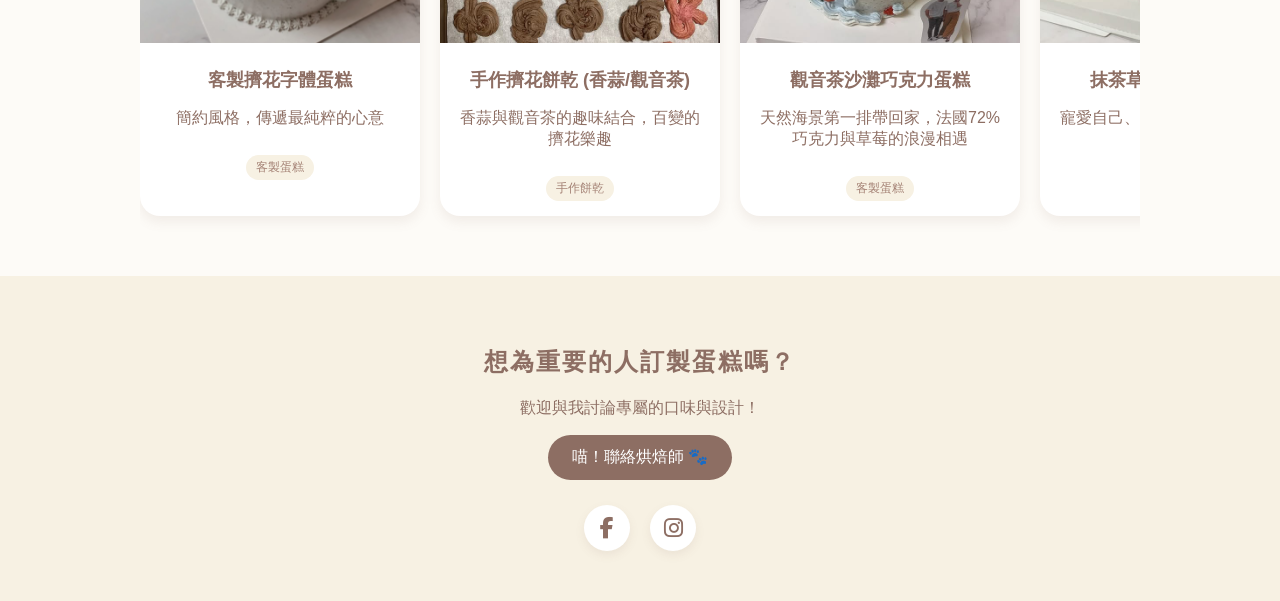
==== commit 35dbdc9a: "Add files via upload" ====
--- a/index.html
+++ b/index.html
@@ -5,7 +5,9 @@
     <meta name="viewport" content="width=device-width, initial-scale=1.0" />
     <title>貓希兒無限工作室 | 個人烘焙作品集</title>
 
-    <link rel="stylesheet" href="https://cdnjs.cloudflare.com/ajax/libs/font-awesome/6.5.1/css/all.min.css">
+    <link
+      rel="stylesheet"
+      href="https://cdnjs.cloudflare.com/ajax/libs/font-awesome/6.5.1/css/all.min.css" />
     <link rel="stylesheet" href="style.css" />
   </head>
   <body>
@@ -14,115 +16,131 @@
     </header>
 
     <section class="hero-split-style">
-        <div class="hero-text">
-            <h2>用貓咪的慵懶，<br>烤出溫暖的甜點</h2>
-            <p>每一口都是手作的溫度，每一份都是專屬的客製</p>
-            <button onclick="document.querySelector('.gallery-section').scrollIntoView({behavior: 'smooth'})">往下看作品 🐾</button>
-        </div>
-        <div class="hero-image">
-            <img src="image/3971.jpg" alt="首頁主視覺">
-        </div>
-    </section>
-    
+      <div class="hero-text">
+        <h2>用貓咪的慵懶，<br />烤出溫暖的甜點</h2>
+        <p>每一口都是手作的溫度，每一份都是專屬的客製</p>
+        <button
+          onclick="
+            document
+              .querySelector('.gallery-section')
+              .scrollIntoView({ behavior: 'smooth' })
+          ">
+          往下看作品 🐾
+        </button>
+      </div>
+      <div class="hero-image">
+        <img src="image/3971.jpg" alt="首頁主視覺" />
+      </div>
     </section>
 
     <section class="about-section">
-        <div class="about-container">
-            
-            <div class="about-avatar-box">
-                <div class="about-avatar-placeholder">🐈</div>
-            </div>
-            
-            <div class="about-text-box">
-                <span class="about-subtitle">Meet the Baker 🐾</span>
-                <h2>關於烘焙師</h2>
-                <h3 class="about-intro-title">我是<span>貓希</span>，純粹喜歡甜點的國考營養師 📋</h3>
-                
-                <div class="about-services">
-                    <span class="service-tag">活動企劃</span>
-                    <span class="service-tag">烘焙教學</span>
-                    <span class="service-tag">講座課程</span>
-                    <span class="service-tag">營養諮詢</span>
-                </div>
-                
-                <p class="about-cta-text">🎂 蛋糕可參考下方的精選作品集，歡迎隨時跟我討論唷！</p>
-                
-                <div class="about-trust-badges">
-                    <div class="badge-item">🛡️ 本店已投保產品責任險，美味又安心</div>
-                    <div class="badge-item">🔔 甜點不定期開單～記得隨時鎖定唷</div>
-                </div>
-            </div>
+      <div class="about-container">
+        <div class="about-avatar-box">
+          <img
+            src="image/666.jpg"
+            alt="烘焙師貓希的個人照"
+            class="about-avatar-img" />
+        </div>
 
+        <div class="about-text-box">
+          <span class="about-subtitle">Meet the Baker 🐾</span>
+          <h2>關於烘焙師</h2>
+          <h3 class="about-intro-title">
+            我是<span>貓希</span>，純粹喜歡甜點的國考營養師 📋
+          </h3>
+
+          <div class="about-services">
+            <span class="service-tag">活動企劃</span>
+            <span class="service-tag">烘焙教學</span>
+            <span class="service-tag">講座課程</span>
+            <span class="service-tag">營養諮詢</span>
+          </div>
+
+          <p class="about-cta-text">
+            🎂 蛋糕可參考下方的精選作品集，歡迎隨時跟我討論唷！
+          </p>
+
+          <div class="about-trust-badges">
+            <div class="badge-item">🛡️ 本店已投保產品責任險，美味又安心</div>
+            <div class="badge-item">🔔 甜點不定期開單～記得隨時鎖定唷</div>
+          </div>
         </div>
+      </div>
     </section>
 
-    
-    
     <section class="gallery-section">
-        <h2>精選作品集</h2>
+      <h2>精選作品集</h2>
 
-        <div class="scroll-hint-mobile">🐾 左右滑動查看更多分類 🐾</div>
-        
-        <div class="filter-buttons">
-            <button class="filter-btn active" data-filter="all">全部作品</button>
-            <button class="filter-btn" data-filter="客製蛋糕">客製蛋糕</button>
-            <button class="filter-btn" data-filter="特色鹹甜點">特色鹹甜點</button>
-            <button class="filter-btn" data-filter="手作餅乾">手作餅乾</button> </div>
-        
-        <div class="item-group" id="portfolio-container">
-            </div>
+      <div class="scroll-hint-mobile">🐾 左右滑動查看更多分類 🐾</div>
+
+      <div class="filter-buttons">
+        <button class="filter-btn active" data-filter="all">全部作品</button>
+        <button class="filter-btn" data-filter="客製蛋糕">客製蛋糕</button>
+        <button class="filter-btn" data-filter="特色鹹甜點">特色鹹甜點</button>
+        <button class="filter-btn" data-filter="手作餅乾">手作餅乾</button>
+      </div>
+
+      <div class="item-group" id="portfolio-container"></div>
     </section>
 
     <section class="contact">
-        <h2>想為重要的人訂製蛋糕嗎？</h2>
-        <p>歡迎與我討論專屬的口味與設計！</p>
-        <button onclick="meowAlert()">喵！聯絡烘焙師 🐾</button>
+      <h2>想為重要的人訂製蛋糕嗎？</h2>
+      <p>歡迎與我討論專屬的口味與設計！</p>
+      <button onclick="meowAlert()">喵！聯絡烘焙師 🐾</button>
 
-        <div class="social-links">
-            <a href="這裡請換成你的FB專頁網址" target="_blank" class="social-icon fb" title="前往 Facebook 粉絲專頁">
-                <i class="fa-brands fa-facebook-f"></i>
-            </a>
-            <a href="這裡請換成你的IG個人頁網址" target="_blank" class="social-icon ig" title="前往 Instagram">
-                <i class="fa-brands fa-instagram"></i>
-            </a>
-        </div>
-
-        
+      <div class="social-links">
+        <a
+          href="這裡請換成你的FB專頁網址"
+          target="_blank"
+          class="social-icon fb"
+          title="前往 Facebook 粉絲專頁">
+          <i class="fa-brands fa-facebook-f"></i>
+        </a>
+        <a
+          href="這裡請換成你的IG個人頁網址"
+          target="_blank"
+          class="social-icon ig"
+          title="前往 Instagram">
+          <i class="fa-brands fa-instagram"></i>
+        </a>
+      </div>
     </section>
 
     <script>
-        function meowAlert() {
-            alert("喵！聯絡表單準備中，請稍候！🐾");
-        }
+      function meowAlert() {
+        alert("喵！聯絡表單準備中，請稍候！🐾");
+      }
 
-        document.addEventListener('DOMContentLoaded', () => {
-            const container = document.getElementById('portfolio-container');
-            const filterBtns = document.querySelectorAll('.filter-btn');
-            let allCakes = []; // 用來儲存從 JSON 抓下來的所有蛋糕資料
+      document.addEventListener("DOMContentLoaded", () => {
+        const container = document.getElementById("portfolio-container");
+        const filterBtns = document.querySelectorAll(".filter-btn");
+        let allCakes = []; // 用來儲存從 JSON 抓下來的所有蛋糕資料
 
-            // 1. 讀取 JSON 資料
-            fetch('portfolio.json')
-                .then(response => response.json())
-                .then(data => {
-                    allCakes = data; // 把資料存起來
-                    renderCakes(allCakes); // 預設渲染全部作品
-                })
-                .catch(error => {
-                    console.error('JSON 載入失敗:', error);
-                    container.innerHTML = '<p style="text-align: center;">糟糕！🐾 貓咪把作品集弄丟了。</p>';
-                });
+        // 1. 讀取 JSON 資料
+        fetch("portfolio.json")
+          .then((response) => response.json())
+          .then((data) => {
+            allCakes = data; // 把資料存起來
+            renderCakes(allCakes); // 預設渲染全部作品
+          })
+          .catch((error) => {
+            console.error("JSON 載入失敗:", error);
+            container.innerHTML =
+              '<p style="text-align: center;">糟糕！🐾 貓咪把作品集弄丟了。</p>';
+          });
 
-            // 2. 負責把蛋糕資料畫到畫面上的函數
-            function renderCakes(cakesToRender) {
-                container.innerHTML = ''; // 先清空畫面
-                
-                if (cakesToRender.length === 0) {
-                    container.innerHTML = '<p style="text-align: center; width: 100%;">這個分類目前還沒有作品被烤出來唷 🐾</p>';
-                    return;
-                }
+        // 2. 負責把蛋糕資料畫到畫面上的函數
+        function renderCakes(cakesToRender) {
+          container.innerHTML = ""; // 先清空畫面
 
-                cakesToRender.forEach(item => {
-                    const itemHTML = `
+          if (cakesToRender.length === 0) {
+            container.innerHTML =
+              '<p style="text-align: center; width: 100%;">這個分類目前還沒有作品被烤出來唷 🐾</p>';
+            return;
+          }
+
+          cakesToRender.forEach((item) => {
+            const itemHTML = `
                         <div class="item" onclick="window.location.href='detail.html?id=${item.id}'" style="cursor: pointer;">
                             <img class="item-img" src="${item.image}" alt="${item.title}">
                             <div class="item-info">
@@ -132,31 +150,33 @@
                             </div>
                         </div>
                     `;
-                    container.insertAdjacentHTML('beforeend', itemHTML);
-                });
+            container.insertAdjacentHTML("beforeend", itemHTML);
+          });
+        }
+
+        // 3. 處理分類按鈕點擊事件
+        filterBtns.forEach((btn) => {
+          btn.addEventListener("click", function () {
+            // 移除所有按鈕的 active 狀態
+            filterBtns.forEach((b) => b.classList.remove("active"));
+            // 給被點擊的按鈕加上 active 狀態
+            this.classList.add("active");
+
+            // 取得被點擊按鈕的過濾條件
+            const filterValue = this.getAttribute("data-filter");
+
+            if (filterValue === "all") {
+              renderCakes(allCakes); // 顯示全部
+            } else {
+              // 利用陣列的 filter 功能，只抓出符合 category 的蛋糕
+              const filteredCakes = allCakes.filter(
+                (cake) => cake.category === filterValue,
+              );
+              renderCakes(filteredCakes);
             }
-
-            // 3. 處理分類按鈕點擊事件
-            filterBtns.forEach(btn => {
-                btn.addEventListener('click', function() {
-                    // 移除所有按鈕的 active 狀態
-                    filterBtns.forEach(b => b.classList.remove('active'));
-                    // 給被點擊的按鈕加上 active 狀態
-                    this.classList.add('active');
-
-                    // 取得被點擊按鈕的過濾條件
-                    const filterValue = this.getAttribute('data-filter');
-
-                    if (filterValue === 'all') {
-                        renderCakes(allCakes); // 顯示全部
-                    } else {
-                        // 利用陣列的 filter 功能，只抓出符合 category 的蛋糕
-                        const filteredCakes = allCakes.filter(cake => cake.category === filterValue);
-                        renderCakes(filteredCakes);
-                    }
-                });
-            });
+          });
         });
+      });
     </script>
   </body>
 </html>
--- a/style.css
+++ b/style.css
@@ -558,7 +558,7 @@
 }
 
 /* =========================================
-   聯絡區塊內的社群連結圖示
+   聯絡區塊內的社群連結圖示 (方案一：溫柔質感風)
 ========================================= */
 .social-links {
     display: flex;
@@ -582,31 +582,32 @@
     box-shadow: 0 4px 10px rgba(141, 110, 99, 0.1);
     /* 淡淡的棕色系陰影 */
     transition: all 0.3s ease;
+    text-decoration: none;
+    /* 💡 確保圖示下方不會出現超連結的底線 */
 }
 
 .social-icon i {
     font-size: 22px;
     /* 字體圖示用 font-size 控制大小 */
     color: var(--text-brown);
-    /* 字體圖示用 color 控制顏色 */
+    /* 預設融合網站的咖啡棕色 */
     transition: color 0.3s ease;
-}
-
-/* Facebook 懸停變藍底白字 */
-.social-icon.fb:hover {
-    background-color: #1877F2;
-}
-
-.social-icon.fb:hover i {
-    color: #FFFFFF;
-}
-
-/* Instagram 懸停變桃紅底白字 */
-.social-icon.ig:hover {
-    background-color: #E4405F;
-}
-
-.social-icon.ig:hover i {
+    line-height: 0;
+    /* 💡 確保圖示在圓圈內絕對完美置中 */
+}
+
+/* 💡 懸停特效：卡片微放大、浮起，並散發專屬粉霧藍光暈 */
+.social-icon:hover {
+    transform: translateY(-5px) scale(1.05);
+    /* 增加微微放大的 Q 彈感 */
+    background-color: var(--accent-blue);
+    /* 統一使用烘焙坊專屬藍色 */
+    box-shadow: 0 8px 20px rgba(174, 198, 207, 0.6);
+    /* 藍色發光陰影 */
+}
+
+/* 懸停時，圖示統一變成純白色 */
+.social-icon:hover i {
     color: #FFFFFF;
 }
 
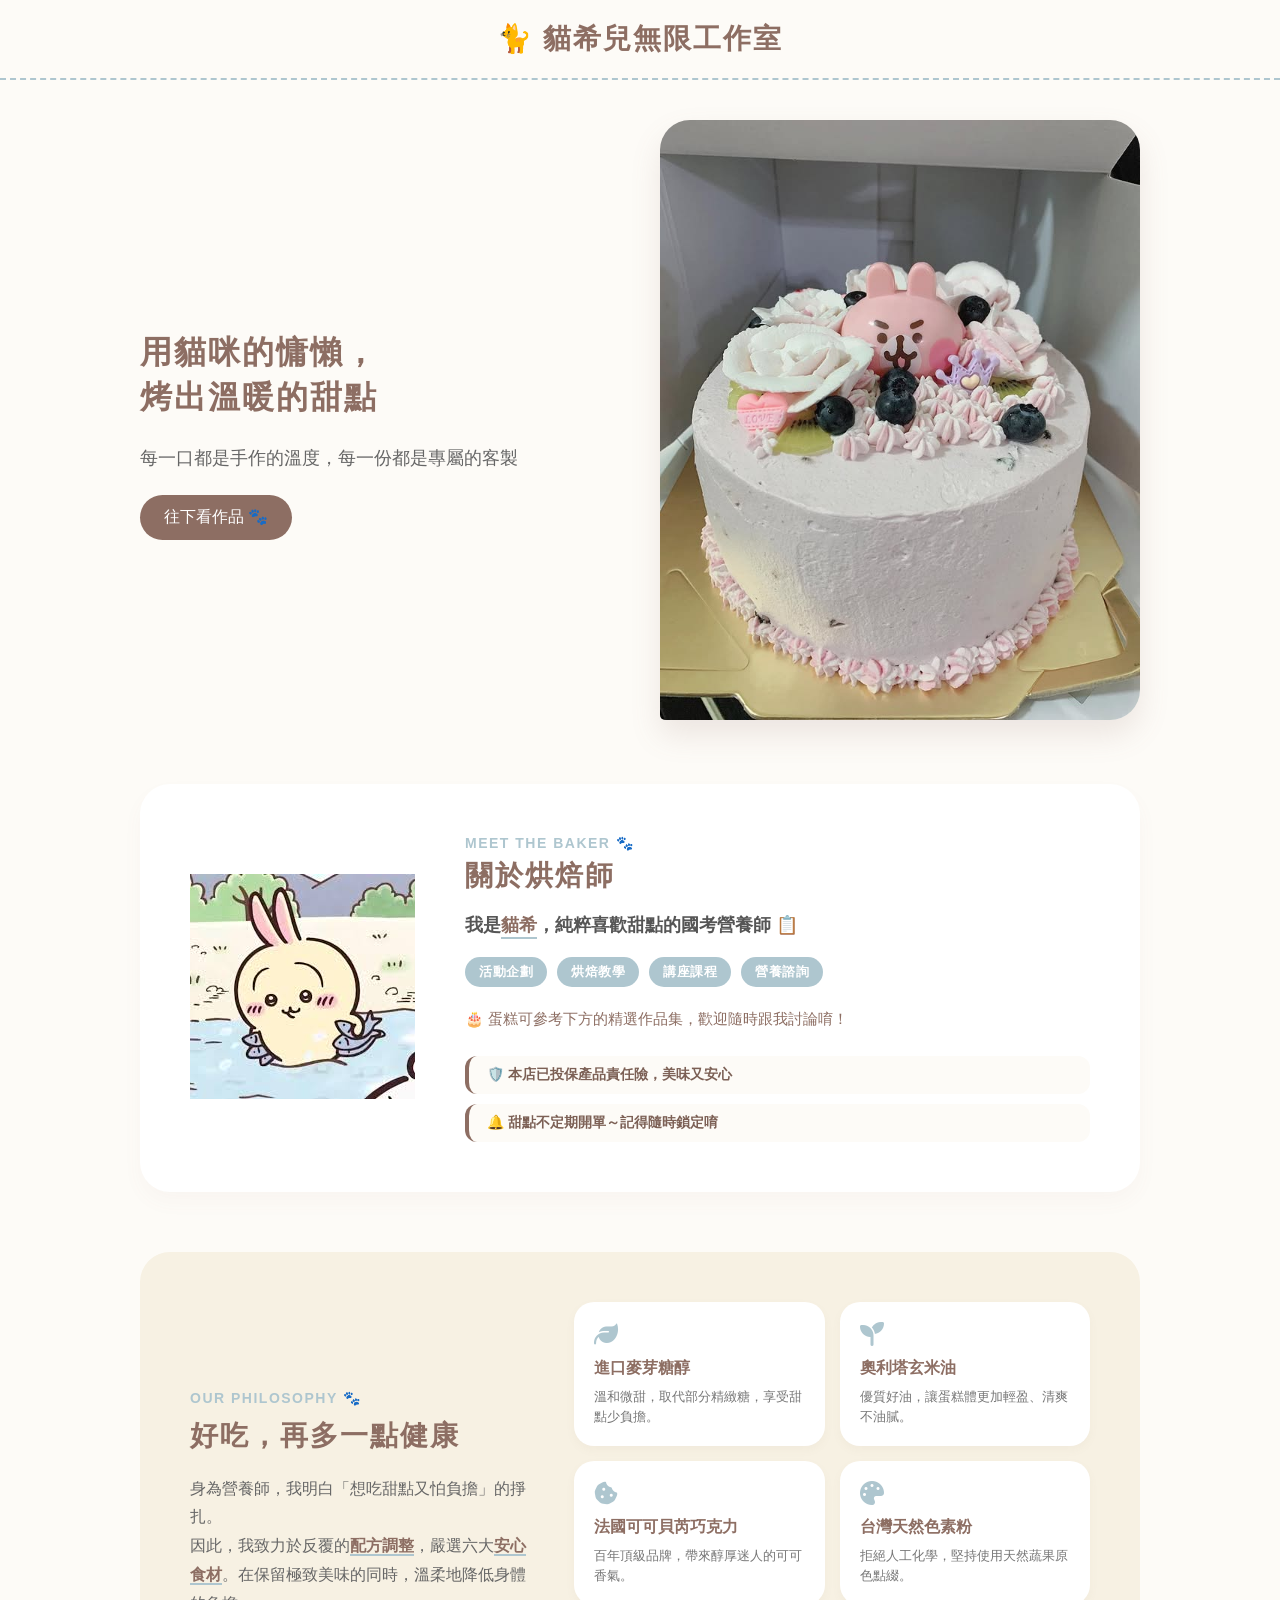
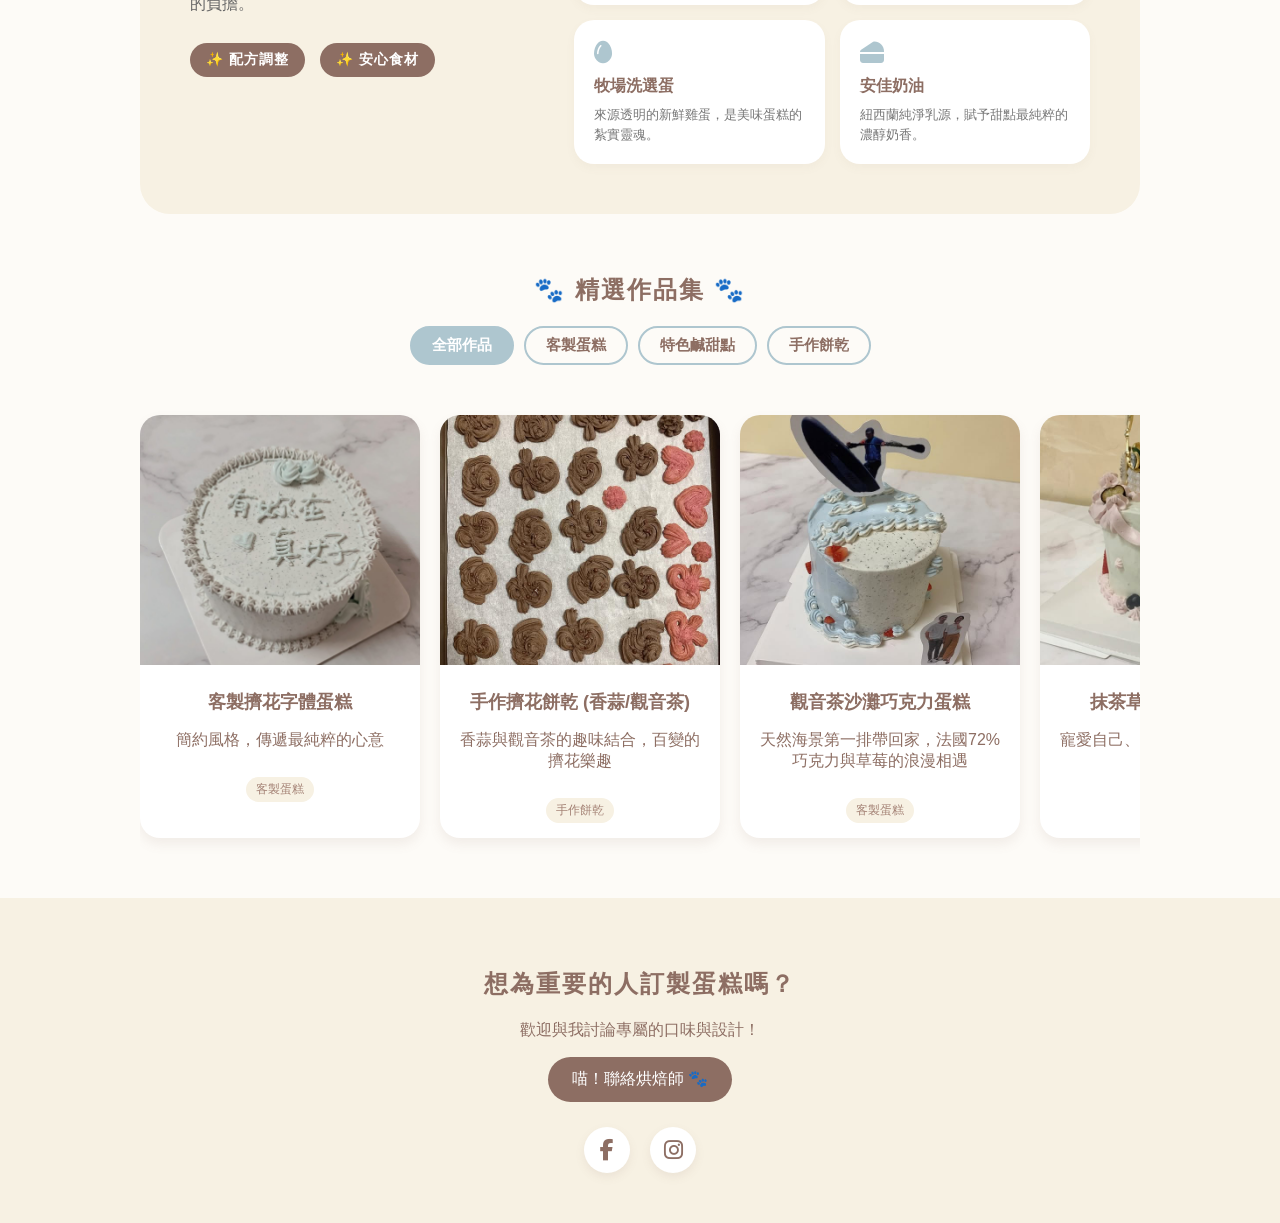
==== commit 2ebf944b: "Add files via upload" ====
--- a/index.html
+++ b/index.html
@@ -68,6 +68,55 @@
       </div>
     </section>
 
+    <section class="concept-section">
+      <div class="concept-container">
+        <div class="concept-text">
+          <span class="concept-subtitle">Our Philosophy 🐾</span>
+          <h2>好吃，再多一點健康</h2>
+          <p class="concept-desc">
+            身為營養師，我明白「想吃甜點又怕負擔」的掙扎。<br />
+            因此，我致力於反覆的<strong>配方調整</strong>，嚴選六大<strong>安心食材</strong>。在保留極致美味的同時，溫柔地降低身體的負擔。
+          </p>
+          <div class="concept-highlight">
+            <span>✨ 配方調整</span>
+            <span>✨ 安心食材</span>
+          </div>
+        </div>
+
+        <div class="ingredient-grid">
+          <div class="ingredient-item">
+            <i class="fa-solid fa-leaf"></i>
+            <h4>進口麥芽糖醇</h4>
+            <p>溫和微甜，取代部分精緻糖，享受甜點少負擔。</p>
+          </div>
+          <div class="ingredient-item">
+            <i class="fa-solid fa-seedling"></i>
+            <h4>奧利塔玄米油</h4>
+            <p>優質好油，讓蛋糕體更加輕盈、清爽不油膩。</p>
+          </div>
+          <div class="ingredient-item">
+            <i class="fa-solid fa-cookie-bite"></i>
+            <h4>法國可可貝芮巧克力</h4>
+            <p>百年頂級品牌，帶來醇厚迷人的可可香氣。</p>
+          </div>
+          <div class="ingredient-item">
+            <i class="fa-solid fa-palette"></i>
+            <h4>台灣天然色素粉</h4>
+            <p>拒絕人工化學，堅持使用天然蔬果原色點綴。</p>
+          </div>
+          <div class="ingredient-item">
+            <i class="fa-solid fa-egg"></i>
+            <h4>牧場洗選蛋</h4>
+            <p>來源透明的新鮮雞蛋，是美味蛋糕的紮實靈魂。</p>
+          </div>
+          <div class="ingredient-item">
+            <i class="fa-solid fa-cheese"></i>
+            <h4>安佳奶油</h4>
+            <p>紐西蘭純淨乳源，賦予甜點最純粹的濃醇奶香。</p>
+          </div>
+        </div>
+      </div>
+    </section>
     <section class="gallery-section">
       <h2>精選作品集</h2>
 
@@ -97,7 +146,7 @@
           <i class="fa-brands fa-facebook-f"></i>
         </a>
         <a
-          href="這裡請換成你的IG個人頁網址"
+          href="https://www.instagram.com/meowsy.dietitian?igsh=YWdoM2hkZTh5bTRu&utm_source=qr"
           target="_blank"
           class="social-icon ig"
           title="前往 Instagram">
@@ -105,6 +154,8 @@
         </a>
       </div>
     </section>
+
+    <button id="backToTopBtn" title="回到最上方"><i class="fa-solid fa-chevron-up"></i></button>
 
     <script>
       function meowAlert() {
@@ -177,6 +228,29 @@
           });
         });
       });
+
+      // =========================================
+        // 回到最上方按鈕邏輯
+        // =========================================
+        const backToTopBtn = document.getElementById("backToTopBtn");
+
+        // 監聽網頁捲動事件
+        window.addEventListener('scroll', () => {
+            // 當往下捲動超過 300px 時，顯示按鈕
+            if (window.scrollY > 300) {
+                backToTopBtn.classList.add("show");
+            } else {
+                backToTopBtn.classList.remove("show");
+            }
+        });
+
+        // 點擊按鈕時，平滑捲動到最上方
+        backToTopBtn.addEventListener('click', () => {
+            window.scrollTo({
+                top: 0,
+                behavior: 'smooth' /* 這個魔法會讓畫面平滑往上滑，而不是生硬地瞬間跳轉 */
+            });
+        });
     </script>
   </body>
 </html>
--- a/style.css
+++ b/style.css
@@ -196,6 +196,114 @@
     border-left: 4px solid var(--text-brown);
     /* 左側棕色裝飾條 */
     font-weight: bold;
+}
+
+
+/* =========================================
+   品牌概念 (Brand Concept) 樣式
+========================================= */
+.concept-section {
+    max-width: 1000px;
+    margin: 60px auto;
+    padding: 0 20px;
+}
+
+/* 整個區塊加上淺色底框，與白色的卡片做出層次 */
+.concept-container {
+    display: flex;
+    align-items: center;
+    gap: 40px;
+    background-color: #f7f1e3;
+    /* 與底部聯絡區塊呼應的溫暖淺卡其色 */
+    border-radius: 30px;
+    padding: 50px;
+}
+
+/* 左側理念文字 */
+.concept-text {
+    flex: 1;
+}
+
+.concept-subtitle {
+    color: var(--accent-blue);
+    font-size: 14px;
+    font-weight: bold;
+    letter-spacing: 1.5px;
+    text-transform: uppercase;
+}
+
+.concept-text h2 {
+    text-align: left;
+    color: var(--text-brown);
+    font-size: 28px;
+    margin: 10px 0 20px 0;
+}
+
+.concept-desc {
+    font-size: 16px;
+    line-height: 1.8;
+    color: #666;
+    margin-bottom: 25px;
+}
+
+.concept-desc strong {
+    color: var(--text-brown);
+    border-bottom: 2px solid var(--accent-blue);
+}
+
+.concept-highlight {
+    display: flex;
+    gap: 15px;
+}
+
+.concept-highlight span {
+    background-color: var(--text-brown);
+    color: white;
+    padding: 8px 16px;
+    border-radius: 20px;
+    font-size: 14px;
+    font-weight: bold;
+    letter-spacing: 1px;
+}
+
+/* 右側食材網格 (使用 Grid 排版) */
+.ingredient-grid {
+    flex: 1.5;
+    display: grid;
+    grid-template-columns: repeat(2, 1fr);
+    /* 兩兩並排 */
+    gap: 15px;
+}
+
+.ingredient-item {
+    background-color: var(--card-bg);
+    padding: 20px;
+    border-radius: 20px;
+    box-shadow: 0 4px 10px rgba(141, 110, 99, 0.05);
+    transition: transform 0.3s ease;
+}
+
+.ingredient-item:hover {
+    transform: translateY(-5px);
+}
+
+.ingredient-item i {
+    color: var(--accent-blue);
+    font-size: 24px;
+    margin-bottom: 12px;
+}
+
+.ingredient-item h4 {
+    margin: 0 0 8px 0;
+    color: var(--text-brown);
+    font-size: 16px;
+}
+
+.ingredient-item p {
+    margin: 0;
+    font-size: 13px;
+    color: #777;
+    line-height: 1.5;
 }
 
 /* =========================================
@@ -610,7 +718,50 @@
 .social-icon:hover i {
     color: #FFFFFF;
 }
-
+/* =========================================
+   回到最上方按鈕 (Back to Top)
+========================================= */
+#backToTopBtn {
+    position: fixed;
+    bottom: 30px;
+    right: 30px;
+    z-index: 99;
+    /* 確保按鈕永遠在最上層，不會被圖片擋住 */
+    background-color: var(--text-brown);
+    /* 預設為咖啡棕色 */
+    color: white;
+    border: none;
+    cursor: pointer;
+    width: 45px;
+    height: 45px;
+    border-radius: 50%;
+    /* 圓形按鈕 */
+    font-size: 18px;
+    box-shadow: 0 4px 10px rgba(141, 110, 99, 0.3);
+
+    /* 預設隱藏，並加上淡入淡出的動畫過渡 */
+    opacity: 0;
+    visibility: hidden;
+    transition: all 0.3s ease;
+
+    display: flex;
+    justify-content: center;
+    align-items: center;
+    padding: 0;
+}
+
+/* 配合 JavaScript 加入 show 類別時顯示按鈕 */
+#backToTopBtn.show {
+    opacity: 1;
+    visibility: visible;
+}
+
+/* 懸停特效：變成粉霧藍並微微上浮 */
+#backToTopBtn:hover {
+    background-color: var(--accent-blue);
+    transform: translateY(-5px);
+    box-shadow: 0 8px 15px rgba(174, 198, 207, 0.5);
+}
 /* ==================================================================
    手機與平板電腦優化區塊 (RWD) 
    所有響應式排版邏輯皆集中於此，依照螢幕寬度自動切換
@@ -662,6 +813,30 @@
         text-align: left;
         /* 保持通知條文字靠左，維持良好閱讀感 */
     }
+
+        /* === 品牌概念區塊的手機版微調 === */
+        .concept-container {
+            flex-direction: column;
+            /* 改為上下排列 */
+            padding: 30px 20px;
+        }
+    
+        .concept-text h2 {
+            text-align: center;
+            /* 標題置中 */
+        }
+    
+        .concept-highlight {
+            justify-content: center;
+            /* 標籤置中 */
+            margin-bottom: 20px;
+        }
+    
+        .ingredient-grid {
+            grid-template-columns: 1fr;
+            /* 網格變成單行直排 */
+            width: 100%;
+        }
 }
 
 /* 📱 階段二：當螢幕寬度小於 700px / 600px 生效（微調燈箱與作品集滑動區塊） */
@@ -726,4 +901,13 @@
         font-size: 14px;
         padding: 6px 16px;
     }
+
+        /* === 回到最上方按鈕的手機版微調 === */
+        #backToTopBtn {
+            bottom: 20px;
+            right: 20px;
+            width: 40px;
+            height: 40px;
+            font-size: 16px;
+        }
 }
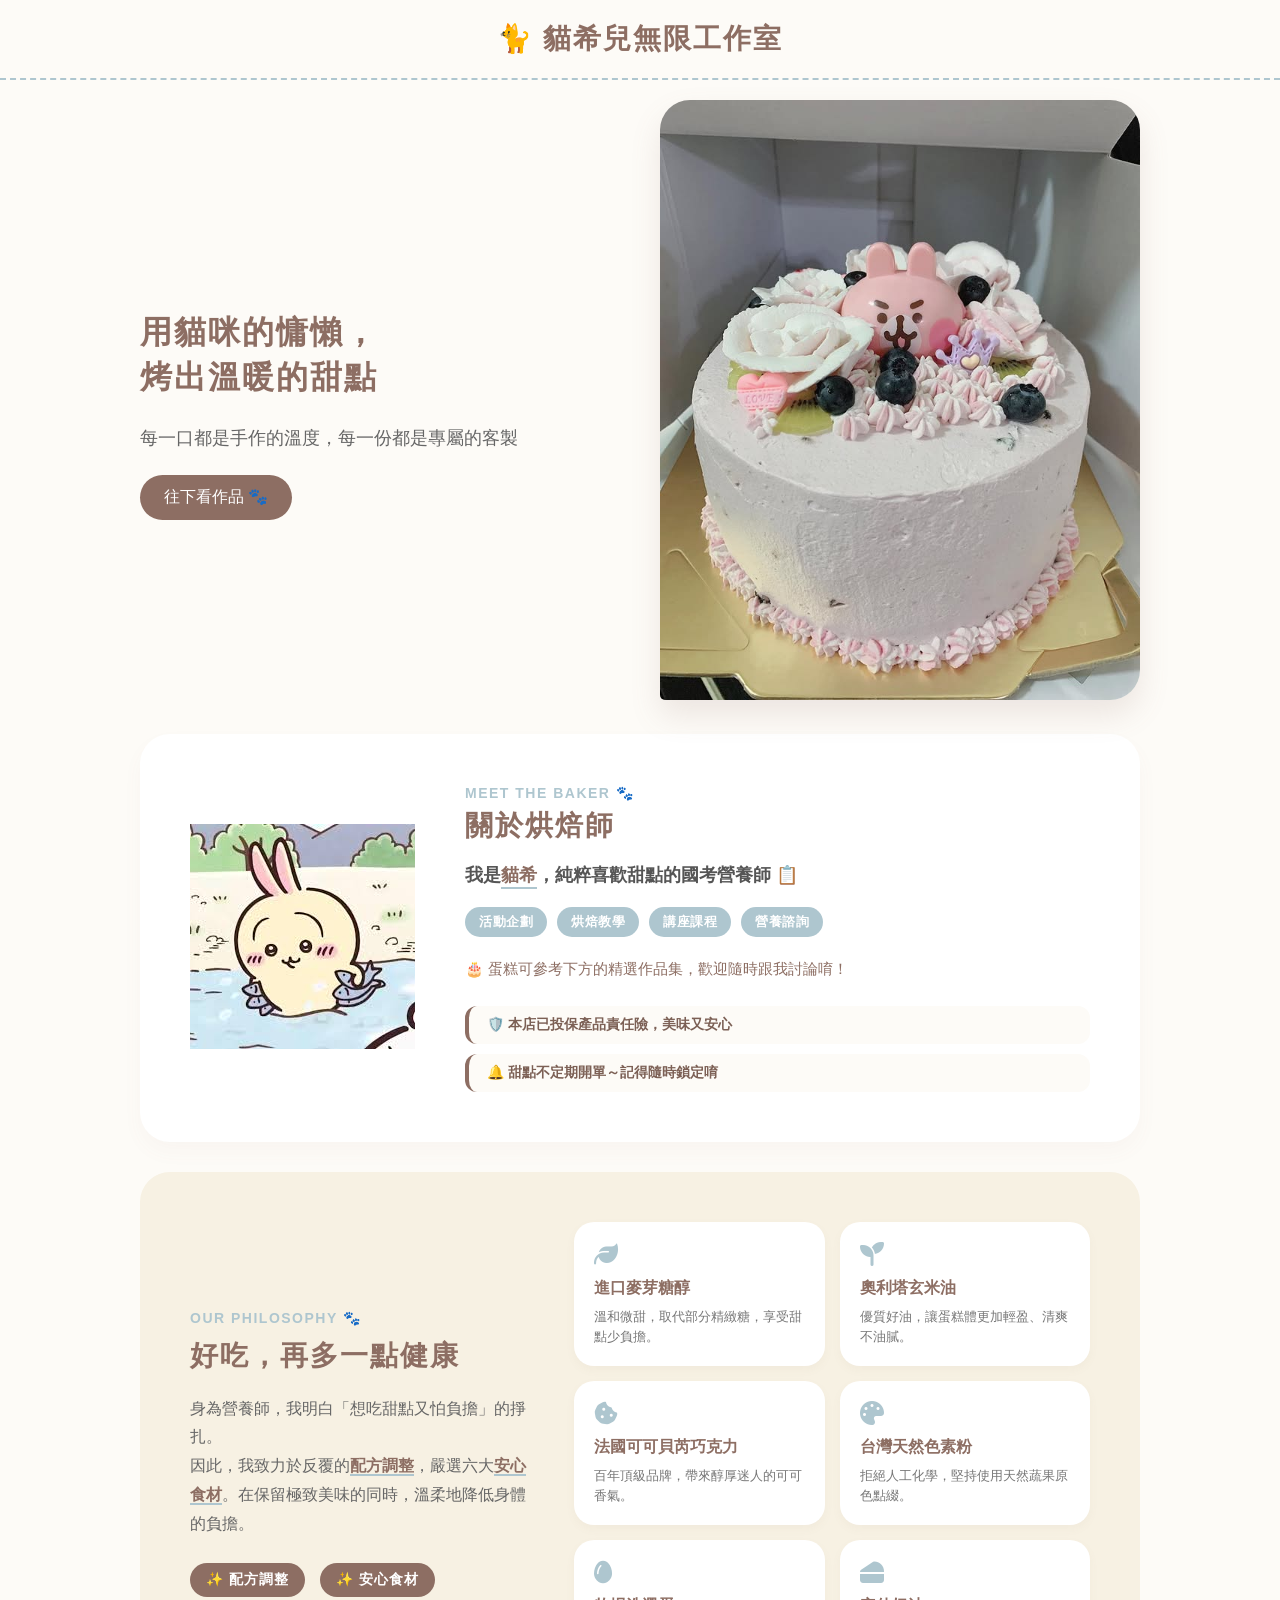
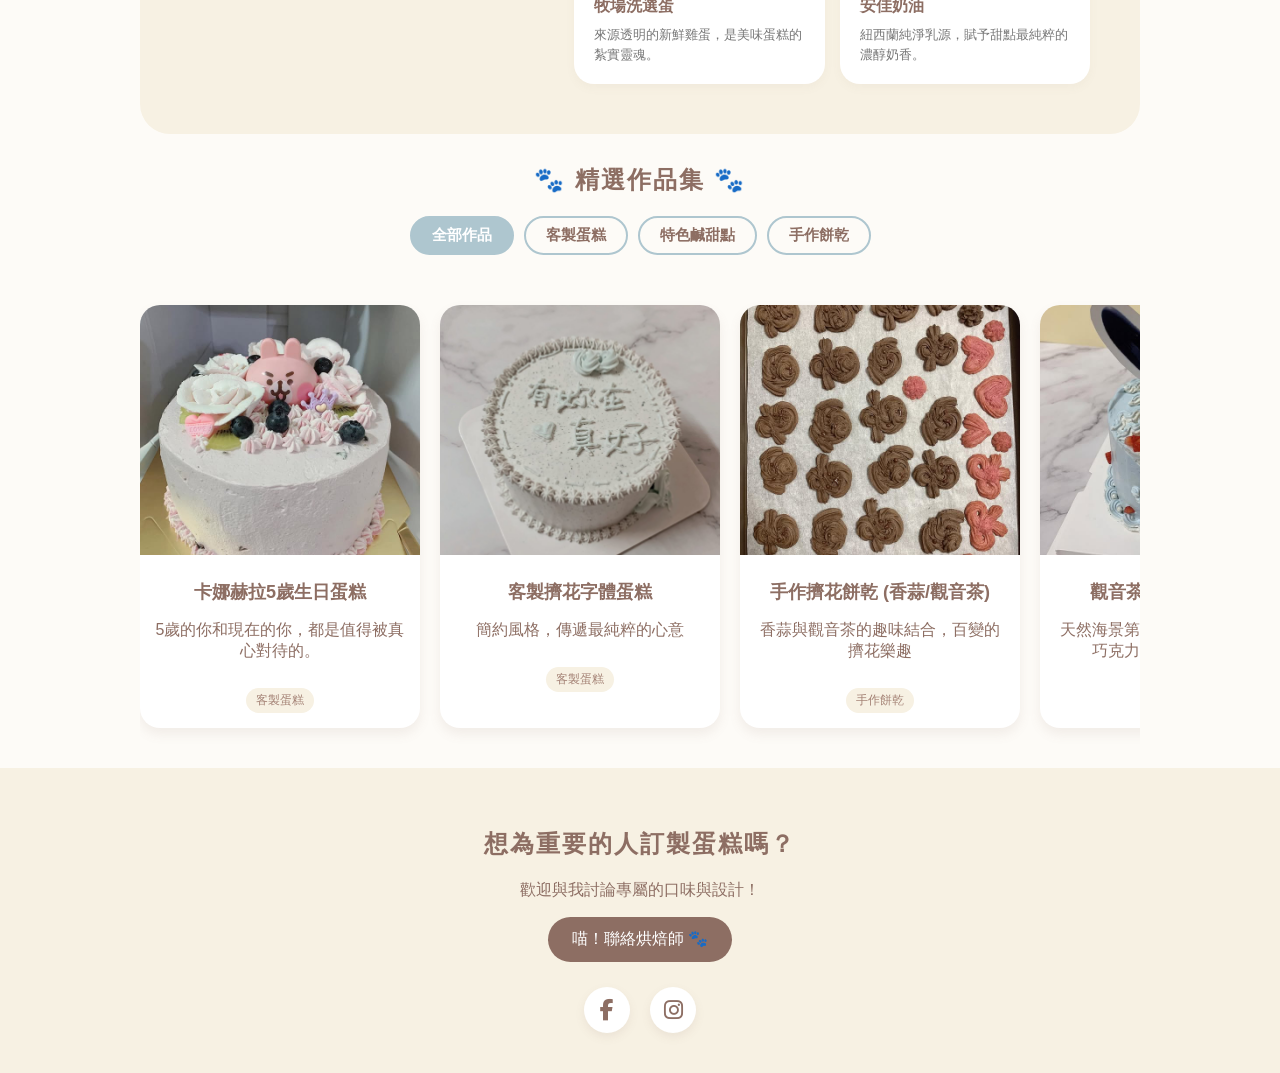
==== commit e88f5c87: "Add files via upload" ====
--- a/index.html
+++ b/index.html
@@ -155,7 +155,9 @@
       </div>
     </section>
 
-    <button id="backToTopBtn" title="回到最上方"><i class="fa-solid fa-chevron-up"></i></button>
+    <button id="backToTopBtn" title="回到最上方">
+      <i class="fa-solid fa-chevron-up"></i>
+    </button>
 
     <script>
       function meowAlert() {
@@ -230,27 +232,28 @@
       });
 
       // =========================================
-        // 回到最上方按鈕邏輯
-        // =========================================
-        const backToTopBtn = document.getElementById("backToTopBtn");
-
-        // 監聽網頁捲動事件
-        window.addEventListener('scroll', () => {
-            // 當往下捲動超過 300px 時，顯示按鈕
-            if (window.scrollY > 300) {
-                backToTopBtn.classList.add("show");
-            } else {
-                backToTopBtn.classList.remove("show");
-            }
+      // 回到最上方按鈕邏輯
+      // =========================================
+      const backToTopBtn = document.getElementById("backToTopBtn");
+
+      // 監聽網頁捲動事件
+      window.addEventListener("scroll", () => {
+        // 當往下捲動超過 300px 時，顯示按鈕
+        if (window.scrollY > 300) {
+          backToTopBtn.classList.add("show");
+        } else {
+          backToTopBtn.classList.remove("show");
+        }
+      });
+
+      // 點擊按鈕時，平滑捲動到最上方
+      backToTopBtn.addEventListener("click", () => {
+        window.scrollTo({
+          top: 0,
+          behavior:
+            "smooth" /* 這個魔法會讓畫面平滑往上滑，而不是生硬地瞬間跳轉 */,
         });
-
-        // 點擊按鈕時，平滑捲動到最上方
-        backToTopBtn.addEventListener('click', () => {
-            window.scrollTo({
-                top: 0,
-                behavior: 'smooth' /* 這個魔法會讓畫面平滑往上滑，而不是生硬地瞬間跳轉 */
-            });
-        });
+      });
     </script>
   </body>
 </html>
--- a/style.css
+++ b/style.css
@@ -50,7 +50,7 @@
     align-items: center;
     justify-content: space-between;
     max-width: 1000px;
-    margin: 40px auto 60px auto;
+    margin: 20px auto 30px auto;
     padding: 0 20px;
     gap: 40px;
 }
@@ -89,7 +89,7 @@
 ========================================= */
 .about-section {
     max-width: 1000px;
-    margin: 60px auto;
+    margin: 30px auto;
     padding: 0 20px;
 }
 
@@ -204,7 +204,7 @@
 ========================================= */
 .concept-section {
     max-width: 1000px;
-    margin: 60px auto;
+    margin: 30px auto;
     padding: 0 20px;
 }
 
@@ -254,6 +254,8 @@
 .concept-highlight {
     display: flex;
     gap: 15px;
+    flex-wrap: wrap;
+    /* 💡 新增：當手機螢幕太窄時，允許標籤整塊掉到下一行 */
 }
 
 .concept-highlight span {
@@ -264,6 +266,8 @@
     font-size: 14px;
     font-weight: bold;
     letter-spacing: 1px;
+    white-space: nowrap;
+    /* 💡 關鍵魔法：強制裡面的文字絕對不折行 */
 }
 
 /* 右側食材網格 (使用 Grid 排版) */
@@ -418,8 +422,9 @@
 /* 聯絡區塊 */
 .contact {
     text-align: center;
-    padding: 50px 20px;
-    margin-top: 40px;
+    /* 💡 原本是 margin-top: 40px; padding: 50px 20px;，雙雙調小 */
+    margin-top: 20px;
+    padding: 40px 20px;
     background-color: #f7f1e3;
 }
 
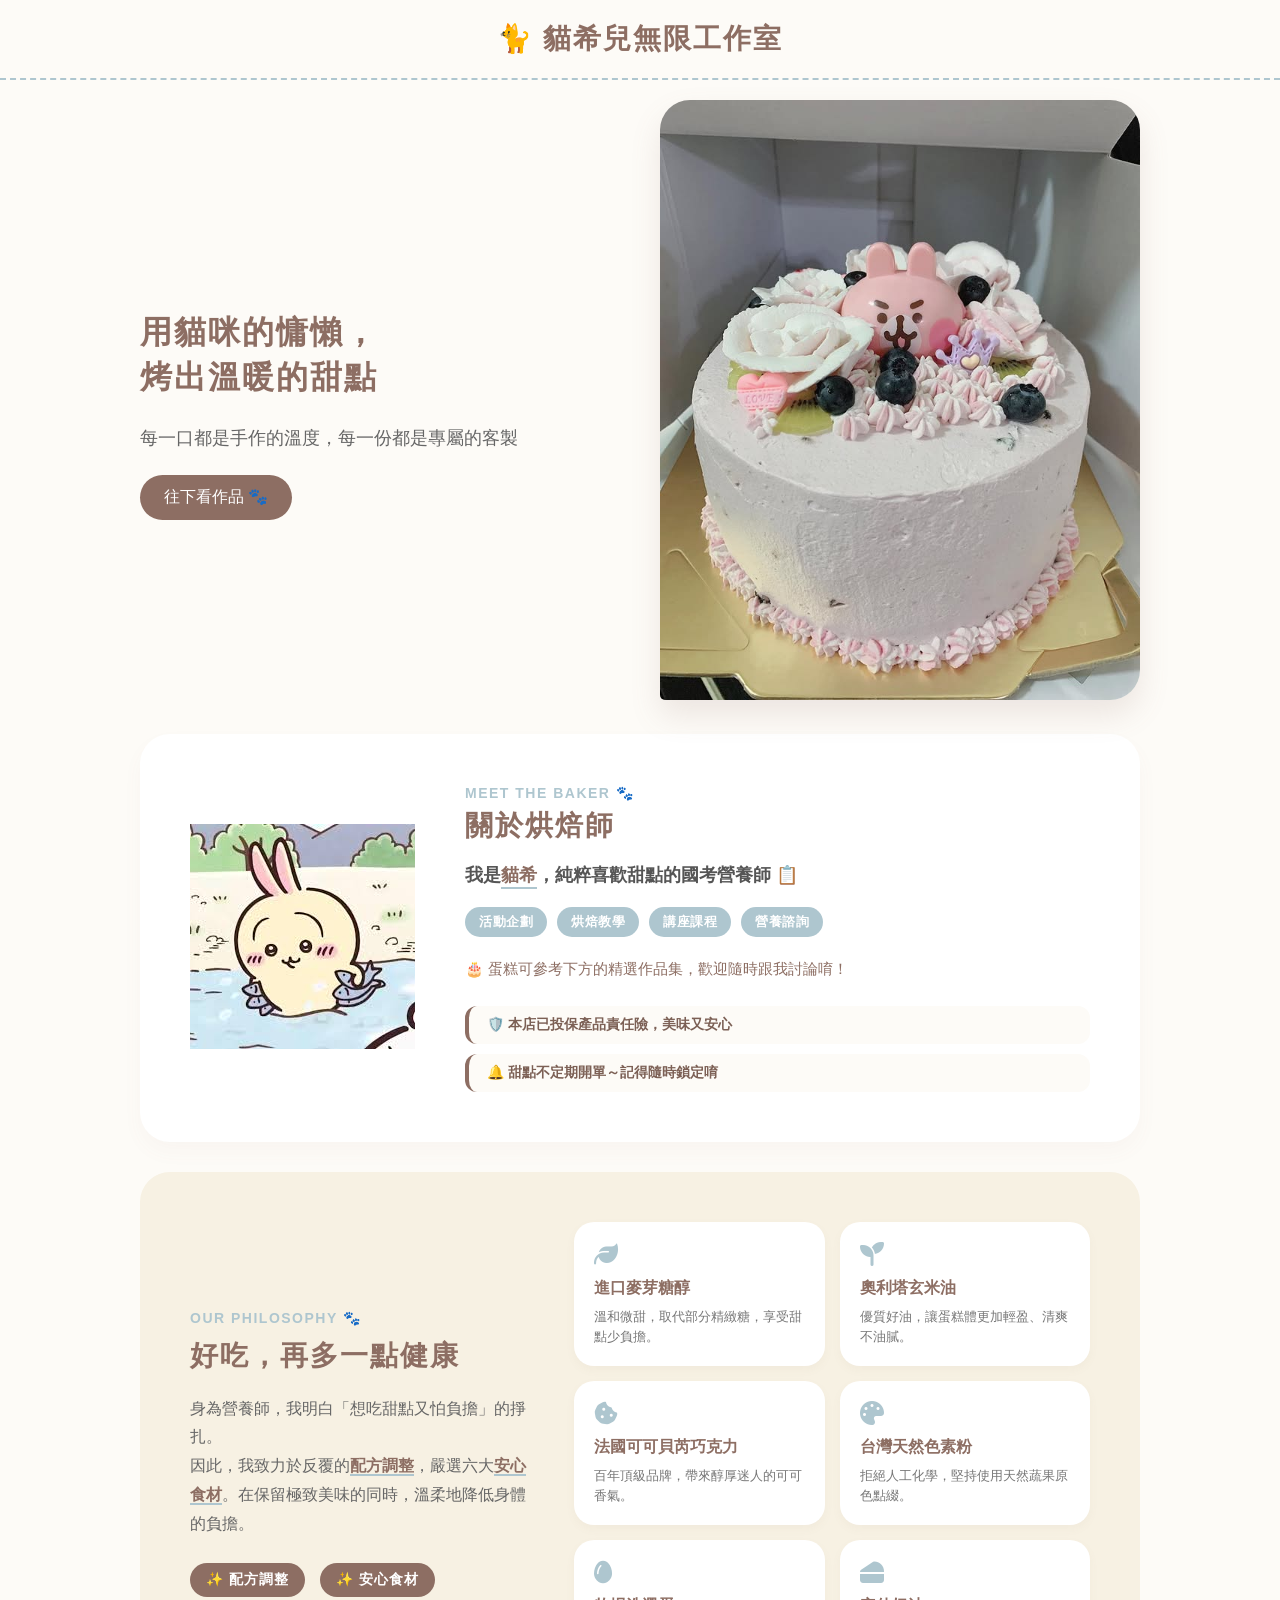
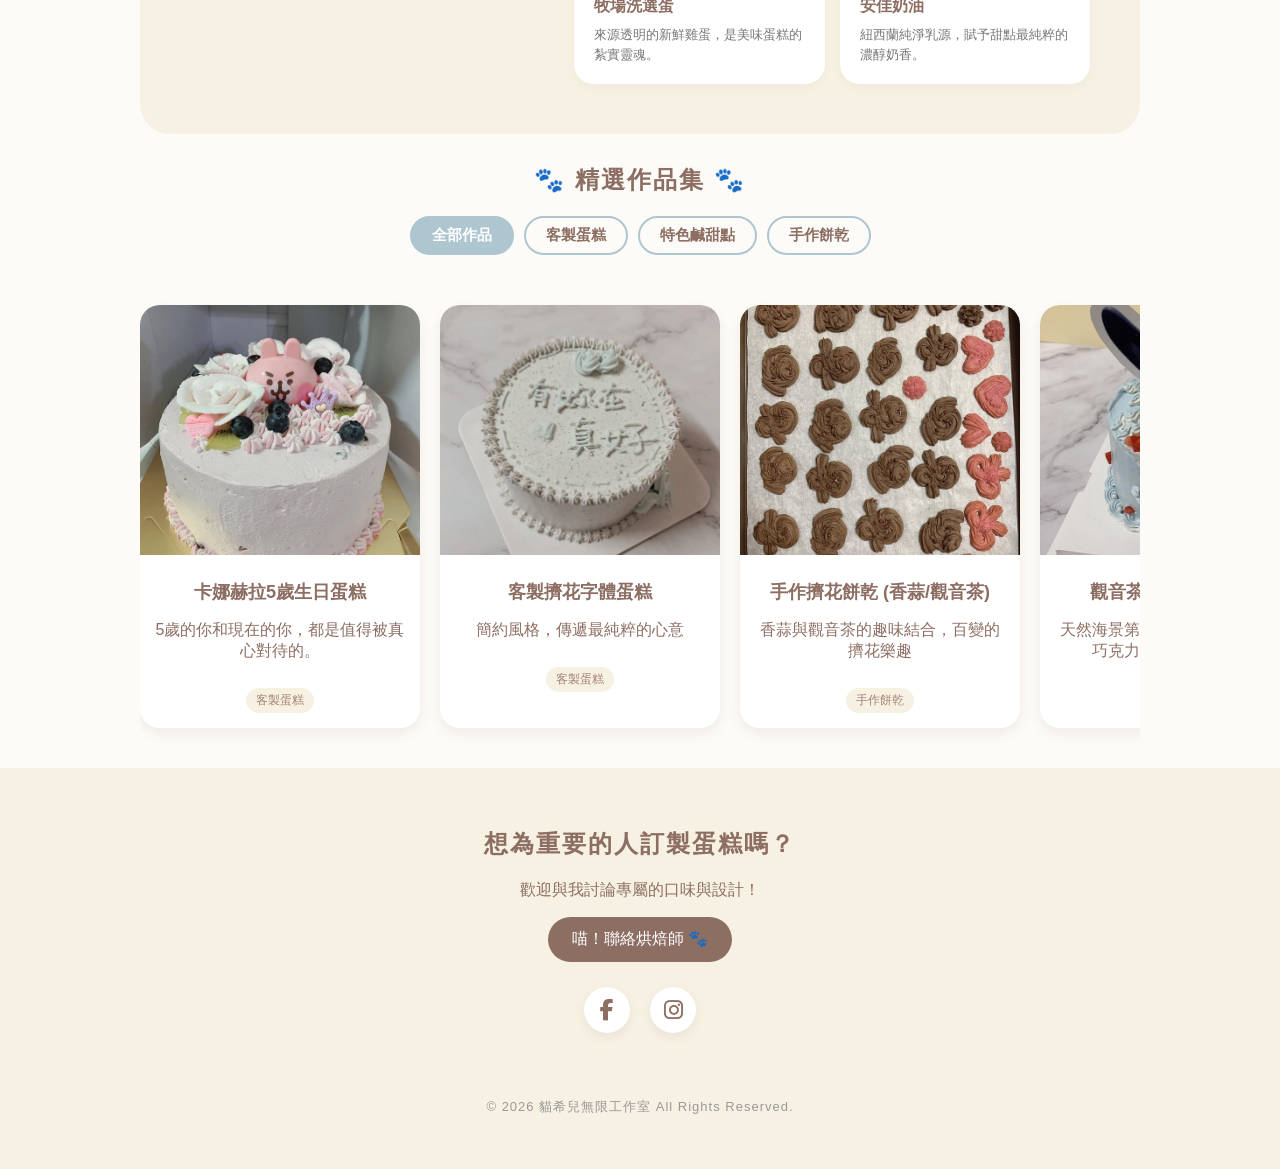
==== commit 33178002: "Add files via upload" ====
--- a/index.html
+++ b/index.html
@@ -4,7 +4,10 @@
     <meta charset="UTF-8" />
     <meta name="viewport" content="width=device-width, initial-scale=1.0" />
     <title>貓希兒無限工作室 | 個人烘焙作品集</title>
-
+    <link
+      rel="icon"
+      href="https://cdnjs.cloudflare.com/ajax/libs/twemoji/14.0.2/72x72/1f408.png"
+      type="image/png" />
     <link
       rel="stylesheet"
       href="https://cdnjs.cloudflare.com/ajax/libs/font-awesome/6.5.1/css/all.min.css" />
@@ -153,6 +156,18 @@
           <i class="fa-brands fa-instagram"></i>
         </a>
       </div>
+
+      <div class="social-links"></div>
+
+      <p
+        style="
+          margin-top: 40px;
+          font-size: 13px;
+          color: #999;
+          letter-spacing: 1px;
+        ">
+        &copy; 2026 貓希兒無限工作室 All Rights Reserved.
+      </p>
     </section>
 
     <button id="backToTopBtn" title="回到最上方">
